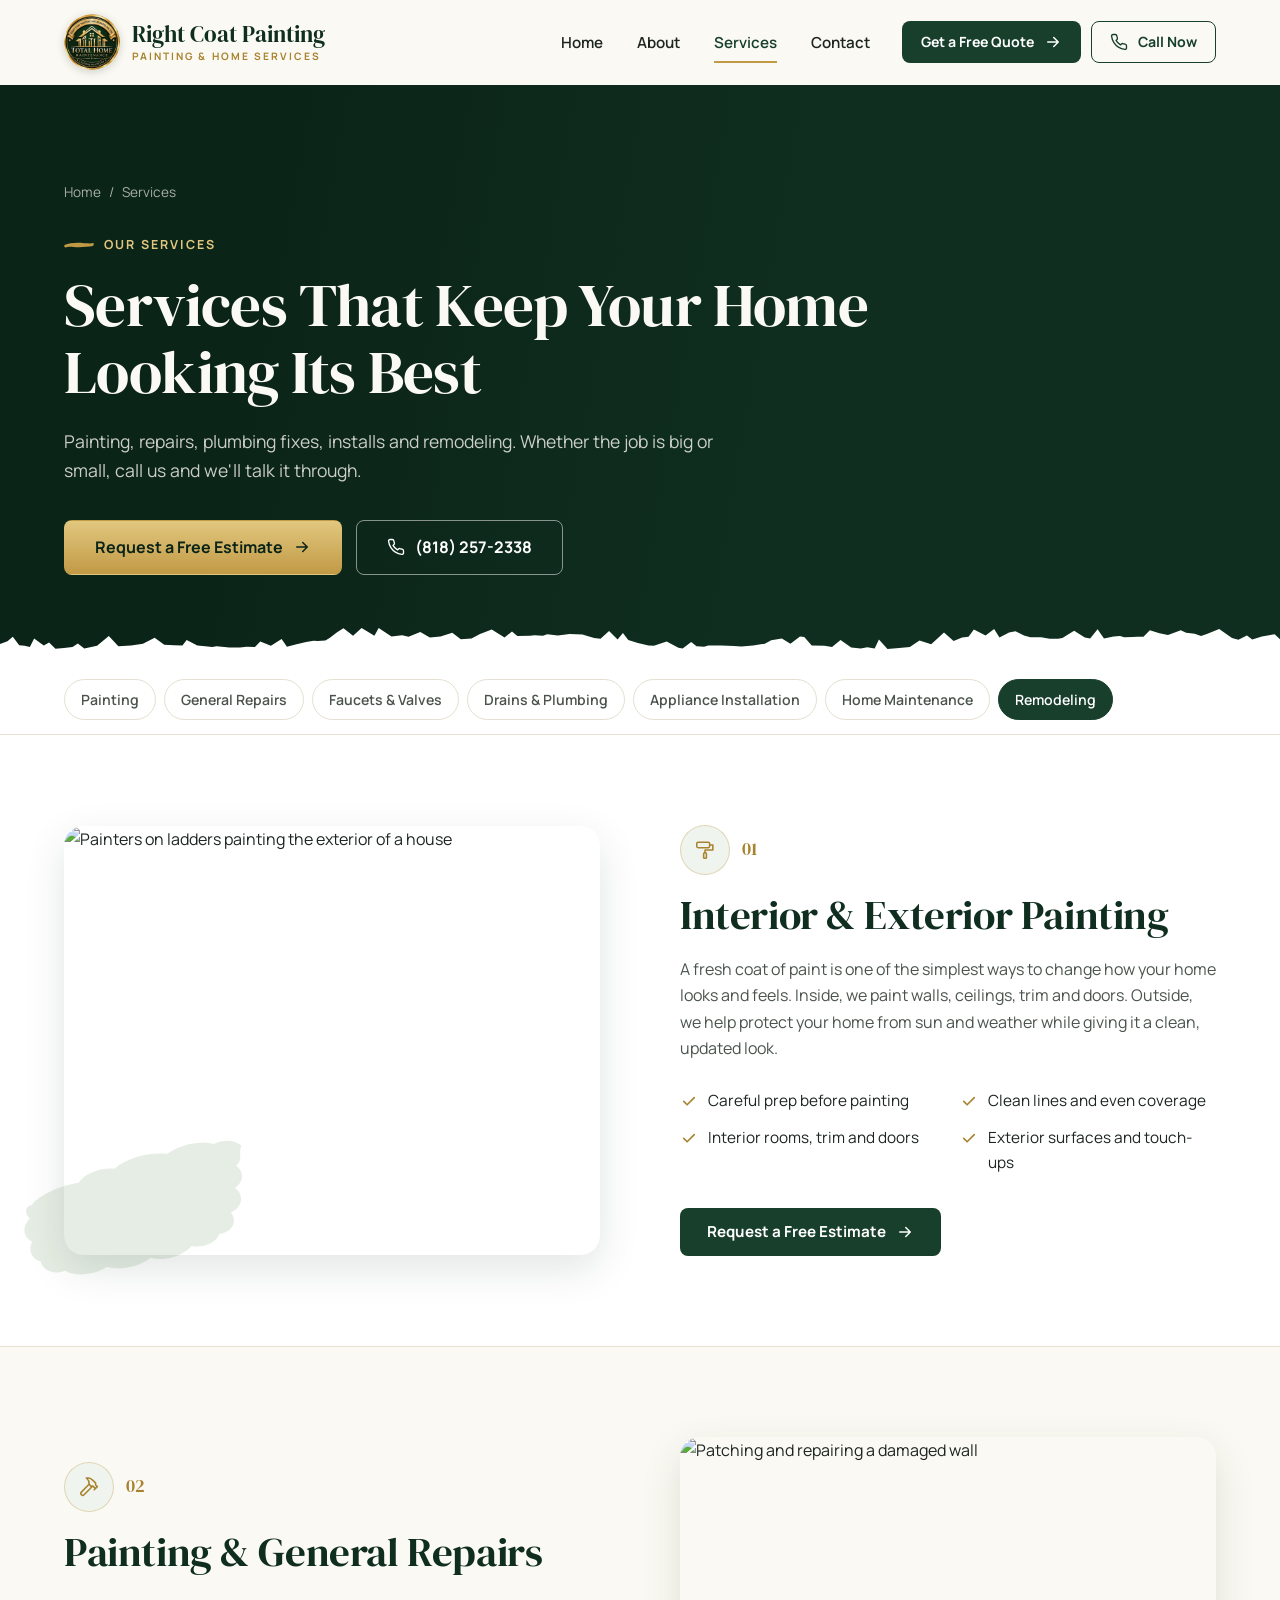
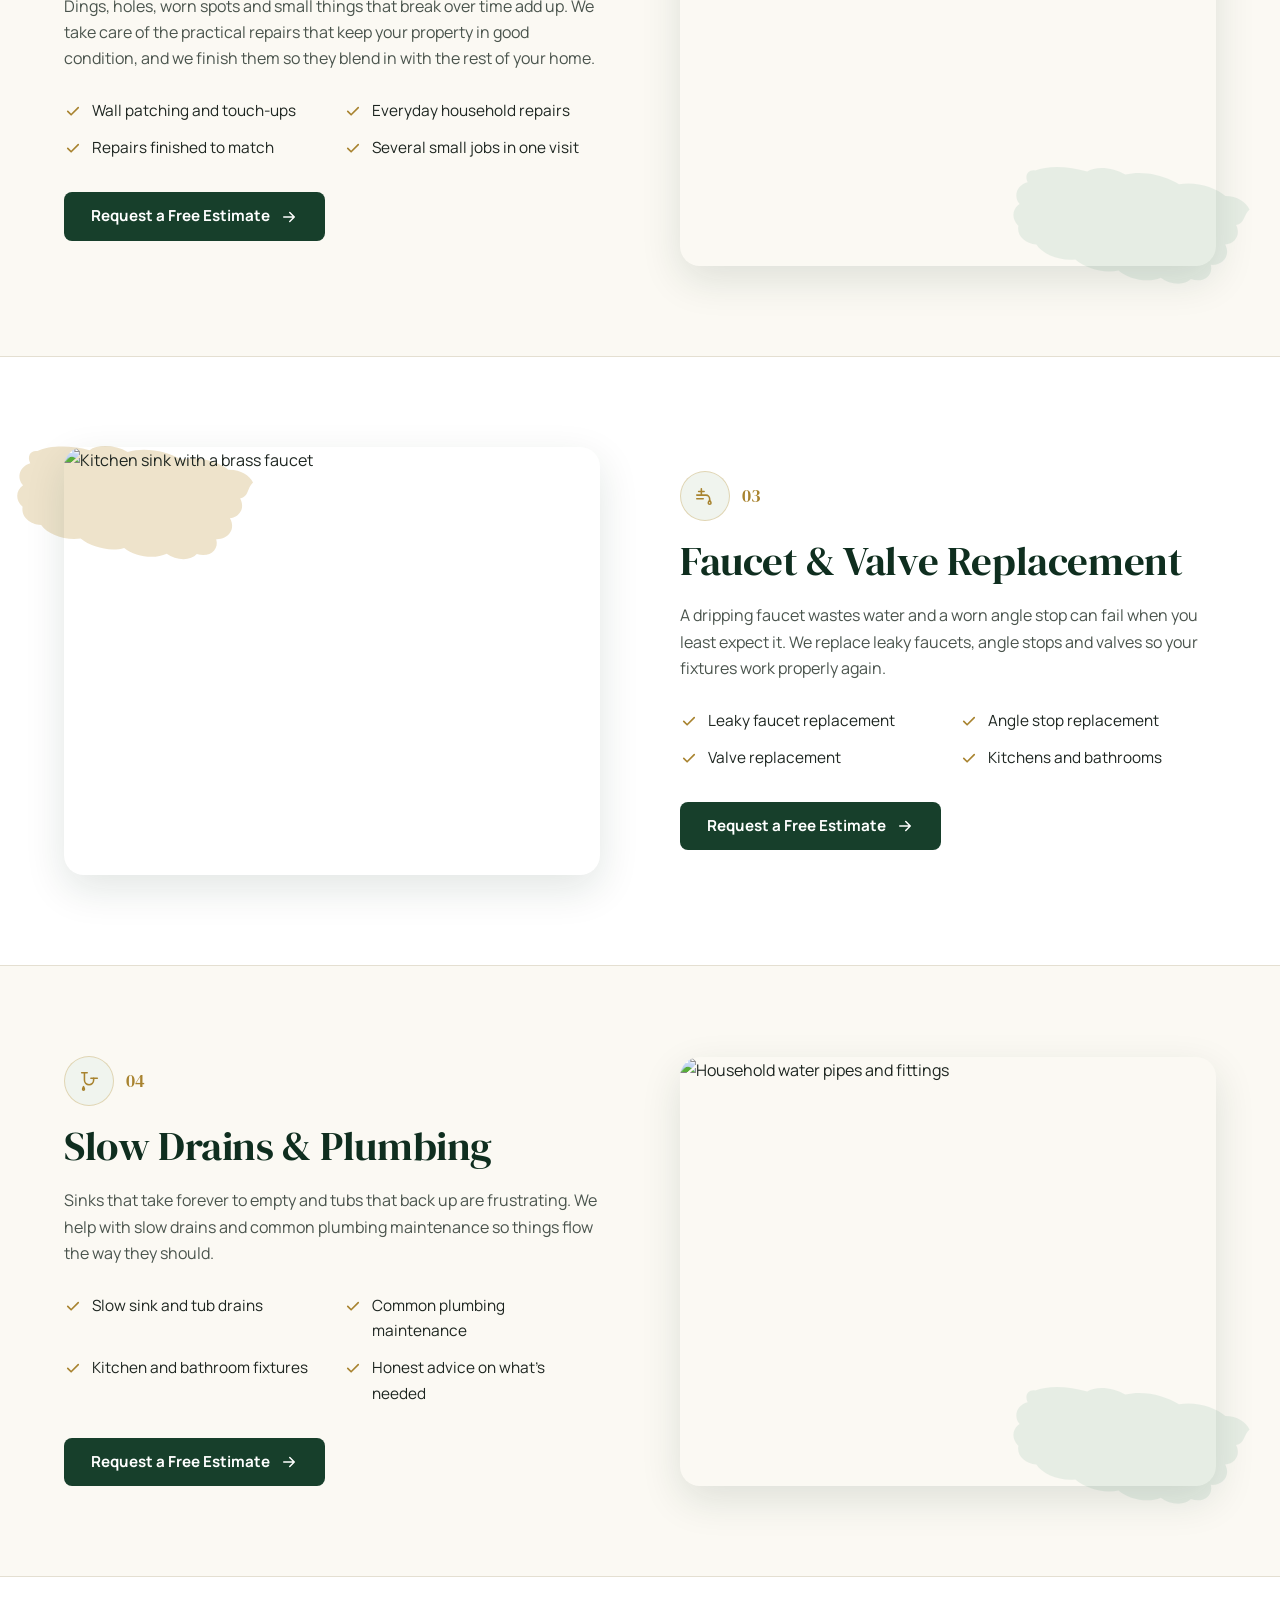
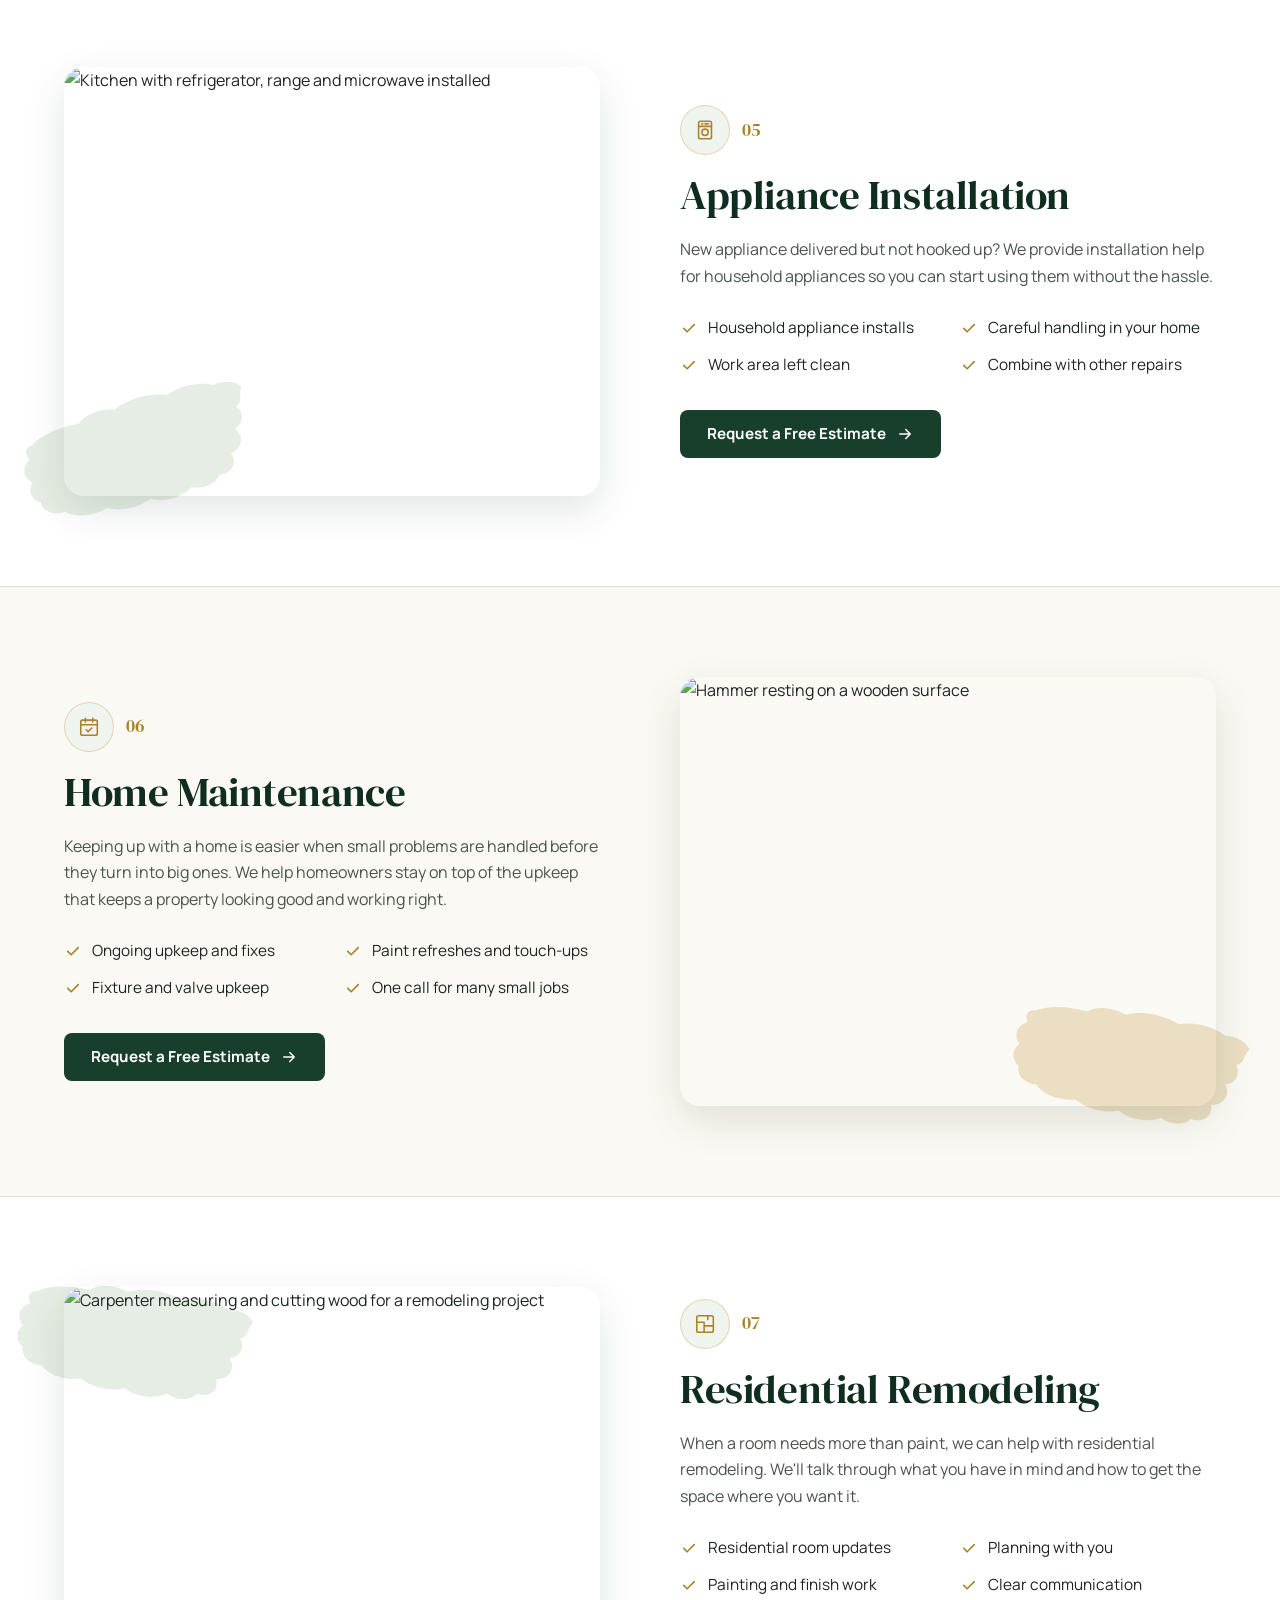
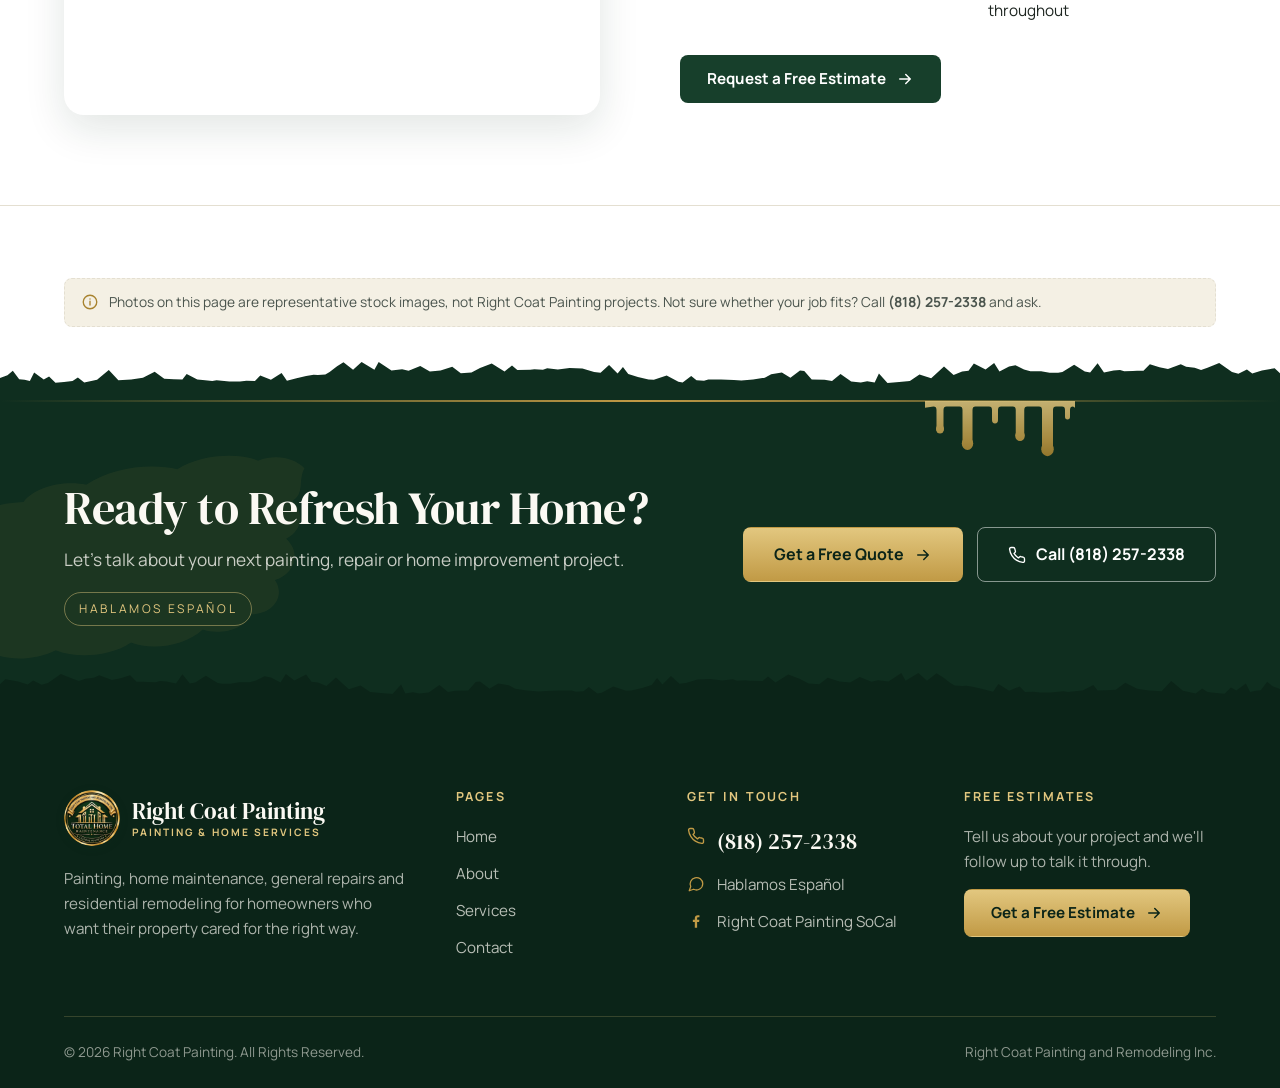
==== services.html @ a4d33bf1 "Right Coat Painting website Home, About, Services and Contact pages with flyer branding, paint graph" ====
<!doctype html>
<html lang="en">
<head>
<meta charset="utf-8">
<meta name="viewport" content="width=device-width, initial-scale=1">
<meta name="theme-color" content="#0f2e1f">
<link rel="icon" href="assets/img/logo.png" type="image/png">
<link rel="preconnect" href="https://fonts.googleapis.com">
<link rel="preconnect" href="https://fonts.gstatic.com" crossorigin>
<link href="https://fonts.googleapis.com/css2?family=DM+Serif+Display&family=Manrope:wght@400;500;600;700&display=swap" rel="stylesheet">
<link rel="stylesheet" href="assets/css/styles.css">
<title>Services | Right Coat Painting</title>
<meta name="description" content="Interior and exterior painting, general repairs, faucet and valve replacement, slow drains, appliance installation, home maintenance and residential remodeling. Call (818) 257-2338.">
</head>
<body data-page="services">
<svg width="0" height="0" style="position:absolute" aria-hidden="true" focusable="false">
  <defs>
    <symbol id="i-arrow" viewBox="0 0 24 24" fill="none" stroke="currentColor" stroke-width="2" stroke-linecap="round" stroke-linejoin="round"><path d="M5 12h14M13 6l6 6-6 6"/></symbol>
    <symbol id="i-phone" viewBox="0 0 24 24" fill="none" stroke="currentColor" stroke-width="1.8" stroke-linecap="round" stroke-linejoin="round"><path d="M22 16.9v3a2 2 0 0 1-2.2 2 19.8 19.8 0 0 1-8.6-3.1 19.5 19.5 0 0 1-6-6A19.8 19.8 0 0 1 2.1 4.2 2 2 0 0 1 4.1 2h3a2 2 0 0 1 2 1.7c.1 1 .4 1.9.7 2.8a2 2 0 0 1-.5 2.1L8 9.9a16 16 0 0 0 6 6l1.3-1.3a2 2 0 0 1 2.1-.4c.9.3 1.8.6 2.8.7a2 2 0 0 1 1.7 2z"/></symbol>
    <symbol id="i-home" viewBox="0 0 24 24" fill="none" stroke="currentColor" stroke-width="1.7" stroke-linecap="round" stroke-linejoin="round"><path d="M3 11.5 12 4l9 7.5"/><path d="M5.5 9.8V20h13V9.8"/><path d="M10 20v-5.5h4V20"/></symbol>
    <symbol id="i-roller" viewBox="0 0 24 24" fill="none" stroke="currentColor" stroke-width="1.7" stroke-linecap="round" stroke-linejoin="round"><rect x="3" y="3.5" width="14" height="6" rx="1.5"/><path d="M17 6.5h3.5v5.5H12v3"/><rect x="10.5" y="15" width="3" height="6" rx="1"/></symbol>
    <symbol id="i-hammer" viewBox="0 0 24 24" fill="none" stroke="currentColor" stroke-width="1.7" stroke-linecap="round" stroke-linejoin="round"><path d="m15 12-8.4 8.4a2 2 0 0 1-2.9-2.9L12 9"/><path d="m17.6 15 3.4-3.4-1.3-1.3a2 2 0 0 1-.6-1.4V7.4L15.3 4a6 6 0 0 0-4.2-1.8H9l.9.8a6.4 6.4 0 0 1 2.1 4.8V9l2 2h1.5a2 2 0 0 1 1.4.6l1.3 1.3"/></symbol>
    <symbol id="i-pipe" viewBox="0 0 24 24" fill="none" stroke="currentColor" stroke-width="1.7" stroke-linecap="round" stroke-linejoin="round"><path d="M4 3h6M7 3v8a5 5 0 0 0 10 0V9"/><path d="M14 9h7"/><path d="M5 21c0-1.3 1-3 1-3s1 1.7 1 3a1 1 0 0 1-2 0z"/></symbol>
    <symbol id="i-faucet" viewBox="0 0 24 24" fill="none" stroke="currentColor" stroke-width="1.7" stroke-linecap="round" stroke-linejoin="round"><path d="M3 11h10a4 4 0 0 1 4 4v1"/><path d="M3 15h7"/><path d="M8 11V7M5 7h6M8 4v3"/><path d="M18.5 19.5c0 .8-.7 1.5-1.5 1.5s-1.5-.7-1.5-1.5c0-1.2 1.5-3 1.5-3s1.5 1.8 1.5 3z"/></symbol>
    <symbol id="i-appliance" viewBox="0 0 24 24" fill="none" stroke="currentColor" stroke-width="1.7" stroke-linecap="round" stroke-linejoin="round"><rect x="5" y="2.5" width="14" height="19" rx="2"/><path d="M5 8h14M8.5 5.3h1M12 5.3h3.5"/><circle cx="12" cy="14.5" r="3.5"/></symbol>
    <symbol id="i-calendar" viewBox="0 0 24 24" fill="none" stroke="currentColor" stroke-width="1.7" stroke-linecap="round" stroke-linejoin="round"><rect x="3" y="4.5" width="18" height="16.5" rx="2"/><path d="M3 9.5h18M8 2.5v4M16 2.5v4"/><path d="m9 15 2 2 4-4"/></symbol>
    <symbol id="i-plans" viewBox="0 0 24 24" fill="none" stroke="currentColor" stroke-width="1.7" stroke-linecap="round" stroke-linejoin="round"><rect x="3" y="3" width="18" height="18" rx="2"/><path d="M3 10h8v11M11 14h10"/><path d="M15 3v4"/></symbol>
    <symbol id="i-shield" viewBox="0 0 24 24" fill="none" stroke="currentColor" stroke-width="1.7" stroke-linecap="round" stroke-linejoin="round"><path d="M12 2.8 20 6v6c0 5-3.4 8.2-8 9.2-4.6-1-8-4.2-8-9.2V6z"/><path d="m8.8 12 2.2 2.2 4.2-4.4"/></symbol>
    <symbol id="i-hand" viewBox="0 0 24 24" fill="none" stroke="currentColor" stroke-width="1.7" stroke-linecap="round" stroke-linejoin="round"><path d="m11 17 2 2a1 1 0 1 0 3-3"/><path d="m14 14 2.5 2.5a1 1 0 1 0 3-3l-3.9-3.9a3 3 0 0 0-4.2 0l-.9.9a1 1 0 1 1-3-3l2.8-2.8a5.8 5.8 0 0 1 7.1-.9l.5.3a4.4 4.4 0 0 0 3 .6L21 4"/><path d="m21 3 1 11h-2"/><path d="M3 3 2 14l6.5 6.5a1 1 0 1 0 3-3"/><path d="M3 4h8"/></symbol>
    <symbol id="i-check" viewBox="0 0 24 24" fill="none" stroke="currentColor" stroke-width="2.2" stroke-linecap="round" stroke-linejoin="round"><path d="m5 12.5 4.5 4.5L19 7.5"/></symbol>
    <symbol id="i-chat" viewBox="0 0 24 24" fill="none" stroke="currentColor" stroke-width="1.7" stroke-linecap="round" stroke-linejoin="round"><path d="M21 11.5a8.4 8.4 0 0 1-12.2 7.5L3 21l2-5.6A8.4 8.4 0 1 1 21 11.5z"/></symbol>
    <symbol id="i-user" viewBox="0 0 24 24" fill="none" stroke="currentColor" stroke-width="1.7" stroke-linecap="round" stroke-linejoin="round"><circle cx="12" cy="8" r="4"/><path d="M4 21a8 8 0 0 1 16 0"/></symbol>
    <symbol id="i-info" viewBox="0 0 24 24" fill="none" stroke="currentColor" stroke-width="1.8" stroke-linecap="round"><circle cx="12" cy="12" r="9"/><path d="M12 11v5M12 8h.01"/></symbol>
    <symbol id="i-expand" viewBox="0 0 24 24" fill="none" stroke="currentColor" stroke-width="1.8" stroke-linecap="round" stroke-linejoin="round"><path d="M15 3h6v6M9 21H3v-6M21 3l-7 7M3 21l7-7"/></symbol>
    <symbol id="i-sparkle" viewBox="0 0 24 24" fill="none" stroke="currentColor" stroke-width="1.7" stroke-linecap="round" stroke-linejoin="round"><path d="M12 3v4M12 17v4M3 12h4M17 12h4M6 6l2.5 2.5M15.5 15.5 18 18M6 18l2.5-2.5M15.5 8.5 18 6"/></symbol>
    <symbol id="i-fb" viewBox="0 0 24 24" fill="currentColor"><path d="M13.5 21v-7.6h2.6l.4-3h-3V8.5c0-.9.3-1.5 1.5-1.5h1.6V4.3c-.3 0-1.2-.1-2.3-.1-2.3 0-3.9 1.4-3.9 4v2.2H7.8v3h2.6V21z"/></symbol>
  </defs>
</svg>
<a class="skip-link" href="#main">Skip to content</a>
<header class="site-header">
  <div class="container header-inner">
    <a class="brand" href="index.html" aria-label="Right Coat Painting home">
      <img src="assets/img/logo.png" alt="Right Coat Painting and Remodeling Inc. logo" width="56" height="56">
      <span class="brand-text">
        <span class="brand-name">Right Coat Painting</span>
        <span class="brand-sub">Painting &amp; Home Services</span>
      </span>
    </a>
    <nav class="main-nav" aria-label="Main">
      <ul>
        <li><a href="index.html" data-nav="home">Home</a></li>
        <li><a href="about.html" data-nav="about">About</a></li>
        <li><a href="services.html" data-nav="services" aria-current="page">Services</a></li>
        <li><a href="contact.html" data-nav="contact">Contact</a></li>
      </ul>
    </nav>
    <div class="header-cta">
      <a class="btn btn-primary" href="contact.html#quote">Get a Free Quote <svg class="arrow"><use href="#i-arrow"/></svg></a>
      <a class="btn btn-outline" href="tel:+18182572338"><svg><use href="#i-phone"/></svg> Call Now</a>
    </div>
    <a class="mobile-call" href="tel:+18182572338" aria-label="Call (818) 257-2338"><svg><use href="#i-phone"/></svg></a>
    <button class="nav-toggle" type="button" aria-label="Open menu" aria-expanded="false" aria-controls="nav-panel"><span></span></button>
  </div>
</header>
<div class="nav-panel" id="nav-panel">
  <ul>
    <li><a href="index.html" data-nav="home">Home <svg width="20" height="20"><use href="#i-arrow"/></svg></a></li>
    <li><a href="about.html" data-nav="about">About <svg width="20" height="20"><use href="#i-arrow"/></svg></a></li>
    <li><a href="services.html" data-nav="services" aria-current="page">Services <svg width="20" height="20"><use href="#i-arrow"/></svg></a></li>
    <li><a href="contact.html" data-nav="contact">Contact <svg width="20" height="20"><use href="#i-arrow"/></svg></a></li>
  </ul>
  <a class="btn btn-primary btn-lg" href="contact.html#quote">Get a Free Quote <svg class="arrow"><use href="#i-arrow"/></svg></a>
  <a class="btn btn-outline btn-lg" href="tel:+18182572338"><svg><use href="#i-phone"/></svg> Call (818) 257-2338</a>
  <p class="es">Hablamos Español</p>
</div>

<main id="main">

  <section class="page-hero" style="--hero-img:url('https://images.unsplash.com/photo-1562259949-e8e7689d7828?auto=format&fit=crop&w=1600&q=70')">
    <span class="paint-edge in-bottom edge-white" aria-hidden="true"></span>
    <div class="container">
      <nav class="breadcrumb" aria-label="Breadcrumb"><a href="index.html">Home</a><span>/</span><span>Services</span></nav>
      <span class="eyebrow">Our Services</span>
      <h1>Services That Keep Your Home Looking Its Best</h1>
      <p>Painting, repairs, plumbing fixes, installs and remodeling. Whether the job is big or small, call us and we'll talk it through.</p>
      <div class="btn-row">
        <a class="btn btn-gold btn-lg" href="contact.html#quote">Request a Free Estimate <svg class="arrow"><use href="#i-arrow"/></svg></a>
        <a class="btn btn-ghost-light btn-lg" href="tel:+18182572338"><svg><use href="#i-phone"/></svg> (818) 257-2338</a>
      </div>
    </div>
  </section>

  <nav class="service-nav" aria-label="Services">
    <div class="container">
      <ul>
        <li><a href="#painting">Painting</a></li>
        <li><a href="#repairs">General Repairs</a></li>
        <li><a href="#faucets">Faucets &amp; Valves</a></li>
        <li><a href="#plumbing">Drains &amp; Plumbing</a></li>
        <li><a href="#appliances">Appliance Installation</a></li>
        <li><a href="#maintenance">Home Maintenance</a></li>
        <li><a href="#remodeling">Remodeling</a></li>
      </ul>
    </div>
  </nav>

  <section class="service-detail" id="painting">
    <div class="container split">
      <div class="photo-frame reveal">
        <span class="brush bl" aria-hidden="true"></span>
        <img src="https://images.unsplash.com/photo-1574359411659-15573a27fd0c?auto=format&fit=crop&w=1100&q=80" alt="Painters on ladders painting the exterior of a house" loading="lazy">
      </div>
      <div class="reveal">
        <div class="tag"><span class="icon-circle"><svg><use href="#i-roller"/></svg></span><span>01</span></div>
        <h2>Interior &amp; Exterior Painting</h2>
        <p>A fresh coat of paint is one of the simplest ways to change how your home looks and feels. Inside, we paint walls, ceilings, trim and doors. Outside, we help protect your home from sun and weather while giving it a clean, updated look.</p>
        <ul class="benefits">
          <li><svg><use href="#i-check"/></svg>Careful prep before painting</li>
          <li><svg><use href="#i-check"/></svg>Clean lines and even coverage</li>
          <li><svg><use href="#i-check"/></svg>Interior rooms, trim and doors</li>
          <li><svg><use href="#i-check"/></svg>Exterior surfaces and touch-ups</li>
        </ul>
        <a class="btn btn-primary" href="contact.html?service=painting#quote">Request a Free Estimate <svg class="arrow"><use href="#i-arrow"/></svg></a>
      </div>
    </div>
  </section>

  <section class="service-detail" id="repairs">
    <div class="container split reverse">
      <div class="photo-frame reveal">
        <span class="brush br" aria-hidden="true"></span>
        <img src="https://images.unsplash.com/photo-1523413363574-c30aa1c2a516?auto=format&fit=crop&w=1100&q=80" alt="Patching and repairing a damaged wall" loading="lazy">
      </div>
      <div class="reveal">
        <div class="tag"><span class="icon-circle"><svg><use href="#i-hammer"/></svg></span><span>02</span></div>
        <h2>Painting &amp; General Repairs</h2>
        <p>Dings, holes, worn spots and small things that break over time add up. We take care of the practical repairs that keep your property in good condition, and we finish them so they blend in with the rest of your home.</p>
        <ul class="benefits">
          <li><svg><use href="#i-check"/></svg>Wall patching and touch-ups</li>
          <li><svg><use href="#i-check"/></svg>Everyday household repairs</li>
          <li><svg><use href="#i-check"/></svg>Repairs finished to match</li>
          <li><svg><use href="#i-check"/></svg>Several small jobs in one visit</li>
        </ul>
        <a class="btn btn-primary" href="contact.html?service=repairs#quote">Request a Free Estimate <svg class="arrow"><use href="#i-arrow"/></svg></a>
      </div>
    </div>
  </section>

  <section class="service-detail" id="faucets">
    <div class="container split">
      <div class="photo-frame reveal">
        <span class="brush tl gold" aria-hidden="true"></span>
        <img src="https://images.unsplash.com/photo-1565538810643-b5bdb714032a?auto=format&fit=crop&w=1100&q=80" alt="Kitchen sink with a brass faucet" loading="lazy">
      </div>
      <div class="reveal">
        <div class="tag"><span class="icon-circle"><svg><use href="#i-faucet"/></svg></span><span>03</span></div>
        <h2>Faucet &amp; Valve Replacement</h2>
        <p>A dripping faucet wastes water and a worn angle stop can fail when you least expect it. We replace leaky faucets, angle stops and valves so your fixtures work properly again.</p>
        <ul class="benefits">
          <li><svg><use href="#i-check"/></svg>Leaky faucet replacement</li>
          <li><svg><use href="#i-check"/></svg>Angle stop replacement</li>
          <li><svg><use href="#i-check"/></svg>Valve replacement</li>
          <li><svg><use href="#i-check"/></svg>Kitchens and bathrooms</li>
        </ul>
        <a class="btn btn-primary" href="contact.html?service=faucets#quote">Request a Free Estimate <svg class="arrow"><use href="#i-arrow"/></svg></a>
      </div>
    </div>
  </section>

  <section class="service-detail" id="plumbing">
    <div class="container split reverse">
      <div class="photo-frame reveal">
        <span class="brush br" aria-hidden="true"></span>
        <img src="https://images.unsplash.com/photo-1607472586893-edb57bdc0e39?auto=format&fit=crop&w=1100&q=80" alt="Household water pipes and fittings" loading="lazy">
      </div>
      <div class="reveal">
        <div class="tag"><span class="icon-circle"><svg><use href="#i-pipe"/></svg></span><span>04</span></div>
        <h2>Slow Drains &amp; Plumbing</h2>
        <p>Sinks that take forever to empty and tubs that back up are frustrating. We help with slow drains and common plumbing maintenance so things flow the way they should.</p>
        <ul class="benefits">
          <li><svg><use href="#i-check"/></svg>Slow sink and tub drains</li>
          <li><svg><use href="#i-check"/></svg>Common plumbing maintenance</li>
          <li><svg><use href="#i-check"/></svg>Kitchen and bathroom fixtures</li>
          <li><svg><use href="#i-check"/></svg>Honest advice on what's needed</li>
        </ul>
        <a class="btn btn-primary" href="contact.html?service=plumbing#quote">Request a Free Estimate <svg class="arrow"><use href="#i-arrow"/></svg></a>
      </div>
    </div>
  </section>

  <section class="service-detail" id="appliances">
    <div class="container split">
      <div class="photo-frame reveal">
        <span class="brush bl" aria-hidden="true"></span>
        <img src="https://images.unsplash.com/photo-1484154218962-a197022b5858?auto=format&fit=crop&w=1100&q=80" alt="Kitchen with refrigerator, range and microwave installed" loading="lazy">
      </div>
      <div class="reveal">
        <div class="tag"><span class="icon-circle"><svg><use href="#i-appliance"/></svg></span><span>05</span></div>
        <h2>Appliance Installation</h2>
        <p>New appliance delivered but not hooked up? We provide installation help for household appliances so you can start using them without the hassle.</p>
        <ul class="benefits">
          <li><svg><use href="#i-check"/></svg>Household appliance installs</li>
          <li><svg><use href="#i-check"/></svg>Careful handling in your home</li>
          <li><svg><use href="#i-check"/></svg>Work area left clean</li>
          <li><svg><use href="#i-check"/></svg>Combine with other repairs</li>
        </ul>
        <a class="btn btn-primary" href="contact.html?service=appliances#quote">Request a Free Estimate <svg class="arrow"><use href="#i-arrow"/></svg></a>
      </div>
    </div>
  </section>

  <section class="service-detail" id="maintenance">
    <div class="container split reverse">
      <div class="photo-frame reveal">
        <span class="brush br gold" aria-hidden="true"></span>
        <img src="https://images.unsplash.com/photo-1586864387967-d02ef85d93e8?auto=format&fit=crop&w=1100&q=80" alt="Hammer resting on a wooden surface" loading="lazy">
      </div>
      <div class="reveal">
        <div class="tag"><span class="icon-circle"><svg><use href="#i-calendar"/></svg></span><span>06</span></div>
        <h2>Home Maintenance</h2>
        <p>Keeping up with a home is easier when small problems are handled before they turn into big ones. We help homeowners stay on top of the upkeep that keeps a property looking good and working right.</p>
        <ul class="benefits">
          <li><svg><use href="#i-check"/></svg>Ongoing upkeep and fixes</li>
          <li><svg><use href="#i-check"/></svg>Paint refreshes and touch-ups</li>
          <li><svg><use href="#i-check"/></svg>Fixture and valve upkeep</li>
          <li><svg><use href="#i-check"/></svg>One call for many small jobs</li>
        </ul>
        <a class="btn btn-primary" href="contact.html?service=maintenance#quote">Request a Free Estimate <svg class="arrow"><use href="#i-arrow"/></svg></a>
      </div>
    </div>
  </section>

  <section class="service-detail" id="remodeling">
    <div class="container split">
      <div class="photo-frame reveal">
        <span class="brush tl" aria-hidden="true"></span>
        <img src="https://images.unsplash.com/photo-1589939705384-5185137a7f0f?auto=format&fit=crop&w=1100&q=80" alt="Carpenter measuring and cutting wood for a remodeling project" loading="lazy">
      </div>
      <div class="reveal">
        <div class="tag"><span class="icon-circle"><svg><use href="#i-plans"/></svg></span><span>07</span></div>
        <h2>Residential Remodeling</h2>
        <p>When a room needs more than paint, we can help with residential remodeling. We'll talk through what you have in mind and how to get the space where you want it.</p>
        <ul class="benefits">
          <li><svg><use href="#i-check"/></svg>Residential room updates</li>
          <li><svg><use href="#i-check"/></svg>Planning with you</li>
          <li><svg><use href="#i-check"/></svg>Painting and finish work</li>
          <li><svg><use href="#i-check"/></svg>Clear communication throughout</li>
        </ul>
        <a class="btn btn-primary" href="contact.html?service=remodeling#quote">Request a Free Estimate <svg class="arrow"><use href="#i-arrow"/></svg></a>
      </div>
    </div>
  </section>

  <section class="section-sm bg-white">
    <div class="container">
      <p class="note" style="margin:0"><svg><use href="#i-info"/></svg><span>Photos on this page are representative stock images, not Right Coat Painting projects. Not sure whether your job fits? Call <a href="tel:+18182572338"><strong>(818) 257-2338</strong></a> and ask.</span></p>
    </div>
  </section>

</main>

<section class="cta-banner on-dark" aria-labelledby="cta-title">
  <span class="paint-edge up" aria-hidden="true"></span>
  <span class="paint-drips" aria-hidden="true" style="right:16%"></span>
  <div class="container cta-inner">
    <div>
      <h2 id="cta-title">Ready to Refresh Your Home?</h2>
      <p>Let's talk about your next painting, repair or home improvement project.</p>
      <span class="es-tag">Hablamos Español</span>
    </div>
    <div class="btn-row">
      <a class="btn btn-gold btn-lg" href="contact.html#quote">Get a Free Quote <svg class="arrow"><use href="#i-arrow"/></svg></a>
      <a class="btn btn-ghost-light btn-lg" href="tel:+18182572338"><svg><use href="#i-phone"/></svg> Call (818) 257-2338</a>
    </div>
  </div>
</section>

<footer class="site-footer">
  <span class="paint-edge up edge-deep flip" aria-hidden="true"></span>
  <div class="container">
    <div class="footer-grid">
      <div>
        <a class="brand" href="index.html">
          <img src="assets/img/logo.png" alt="Right Coat Painting logo" width="56" height="56">
          <span class="brand-text">
            <span class="brand-name">Right Coat Painting</span>
            <span class="brand-sub">Painting &amp; Home Services</span>
          </span>
        </a>
        <p>Painting, home maintenance, general repairs and residential remodeling for homeowners who want their property cared for the right way.</p>
      </div>
      <div>
        <h4>Pages</h4>
        <ul>
          <li><a href="index.html">Home</a></li>
          <li><a href="about.html">About</a></li>
          <li><a href="services.html">Services</a></li>
          <li><a href="contact.html">Contact</a></li>
        </ul>
      </div>
      <div>
        <h4>Get in Touch</h4>
        <ul class="footer-contact">
          <li><svg><use href="#i-phone"/></svg><a class="big" href="tel:+18182572338">(818) 257-2338</a></li>
          <li><svg><use href="#i-chat"/></svg><span>Hablamos Español</span></li>
          <li><svg><use href="#i-fb"/></svg><a href="https://www.facebook.com/RightCoatPaintingSoCal/" target="_blank" rel="noopener">Right Coat Painting SoCal</a></li>
        </ul>
      </div>
      <div>
        <h4>Free Estimates</h4>
        <p style="margin-top:0">Tell us about your project and we'll follow up to talk it through.</p>
        <a class="btn btn-gold" href="contact.html#quote">Get a Free Estimate <svg class="arrow"><use href="#i-arrow"/></svg></a>
      </div>
    </div>
    <div class="footer-bottom">
      <span>© 2026 Right Coat Painting. All Rights Reserved.</span>
      <span>Right Coat Painting and Remodeling Inc.</span>
    </div>
  </div>
</footer>

<div class="call-bar">
  <a class="btn btn-primary" href="tel:+18182572338"><svg><use href="#i-phone"/></svg> Call Now</a>
  <a class="btn btn-outline" href="contact.html#quote">Free Quote</a>
</div>
<script src="assets/js/main.js"></script>
</body>
</html>
---- assets/css/styles.css ----
/* ==========================================================
   Right Coat Painting — site styles
   Palette taken from the flyer: forest green, warm gold, cream
   ========================================================== */

:root {
  --green-950: #0b2418;
  --green-900: #0f2e1f;
  --green-800: #173f2b;
  --green-700: #1f5237;
  --green-100: #e6ede4;
  --green-50: #f0f4ee;
  --gold: #c19a45;
  --gold-600: #a8832f;
  --gold-light: #e2c77f;
  --cream: #fbf9f3;
  --cream-2: #f4f0e4;
  --white: #ffffff;
  --ink: #1d2520;
  --ink-soft: #4a544d;
  --line: #e4dfd1;

  --font-serif: "DM Serif Display", Georgia, "Times New Roman", serif;
  --font-sans: "Manrope", "Segoe UI", system-ui, -apple-system, sans-serif;

  --radius-sm: 8px;
  --radius: 14px;
  --radius-lg: 20px;
  --shadow-sm: 0 2px 10px rgba(15, 46, 31, 0.06);
  --shadow: 0 14px 40px rgba(15, 46, 31, 0.12);
  --container: 1200px;
  --header-h: 84px;
}

*,
*::before,
*::after { box-sizing: border-box; }

html { scroll-behavior: smooth; scroll-padding-top: calc(var(--header-h) + 16px); }

body {
  margin: 0;
  font-family: var(--font-sans);
  font-size: 16px;
  line-height: 1.65;
  color: var(--ink);
  background: var(--cream);
  -webkit-font-smoothing: antialiased;
  overflow-x: hidden;
}

img { max-width: 100%; height: auto; display: block; }
a { color: inherit; text-decoration: none; }
button, input, select, textarea { font: inherit; color: inherit; }

.container { width: 100%; max-width: var(--container); margin: 0 auto; padding: 0 24px; }

.skip-link {
  position: absolute; left: -999px; top: 8px; z-index: 200;
  background: var(--green-900); color: var(--white); padding: 10px 16px; border-radius: 6px;
}
.skip-link:focus { left: 8px; }

:focus-visible { outline: 2px solid var(--gold); outline-offset: 3px; border-radius: 4px; }

/* ---------- Typography ---------- */
h1, h2, h3, h4 { font-family: var(--font-serif); font-weight: 400; color: var(--green-900); margin: 0; line-height: 1.1; letter-spacing: -0.01em; }
h1 { font-size: clamp(2.6rem, 5.4vw, 4.4rem); }
h2 { font-size: clamp(2rem, 3.6vw, 3rem); }
h3 { font-size: 1.4rem; line-height: 1.25; }
p { margin: 0 0 1em; color: var(--ink-soft); }
.lead { font-size: 1.125rem; max-width: 36em; }

.eyebrow {
  display: inline-flex; align-items: center; gap: 10px;
  font-family: var(--font-sans); font-size: 0.78rem; font-weight: 700;
  letter-spacing: 0.16em; text-transform: uppercase; color: var(--green-700);
  margin-bottom: 16px;
}
.eyebrow::before { content: ""; width: 26px; height: 2px; background: var(--gold); }
.eyebrow.center { justify-content: center; }
.on-dark .eyebrow { color: var(--gold-light); }

.gold-rule { width: 64px; height: 2px; background: linear-gradient(90deg, var(--gold), var(--gold-light)); border: 0; margin: 20px 0 24px; }
.center .gold-rule, .gold-rule.center { margin-left: auto; margin-right: auto; }

/* ---------- Buttons ---------- */
.btn {
  display: inline-flex; align-items: center; justify-content: center; gap: 10px;
  padding: 14px 26px; border-radius: 8px; border: 1.5px solid transparent;
  font-weight: 700; font-size: 0.95rem; line-height: 1.2; cursor: pointer;
  transition: background .2s, color .2s, border-color .2s, transform .2s, box-shadow .2s;
  white-space: nowrap;
}
.btn svg { width: 18px; height: 18px; flex: none; }
.btn .arrow { transition: transform .2s; }
.btn:hover .arrow { transform: translateX(3px); }
.btn-primary { background: var(--green-800); color: var(--white); }
.btn-primary:hover { background: var(--green-900); box-shadow: var(--shadow-sm); }
.btn-outline { border-color: var(--green-800); color: var(--green-800); background: transparent; }
.btn-outline:hover { background: var(--green-800); color: var(--white); }
.btn-gold { background: linear-gradient(180deg, var(--gold-light), var(--gold)); color: var(--green-950); }
.btn-gold:hover { background: var(--gold-light); transform: translateY(-1px); }
.btn-ghost-light { border-color: rgba(255,255,255,.5); color: var(--white); }
.btn-ghost-light:hover { background: var(--white); color: var(--green-900); }
.btn-lg { padding: 17px 30px; font-size: 1rem; }
.btn-row { display: flex; flex-wrap: wrap; gap: 14px; }

.text-link { display: inline-flex; align-items: center; gap: 8px; font-weight: 700; color: var(--green-800); border-bottom: 1.5px solid var(--gold); padding-bottom: 2px; }
.text-link:hover { color: var(--gold-600); }

/* ---------- Header ---------- */
.site-header {
  position: sticky; top: 0; z-index: 100;
  background: rgba(251, 249, 243, 0.94);
  backdrop-filter: saturate(1.4) blur(10px);
  -webkit-backdrop-filter: saturate(1.4) blur(10px);
  border-bottom: 1px solid transparent;
  transition: border-color .2s, box-shadow .2s;
}
.site-header.scrolled { border-bottom-color: var(--line); box-shadow: 0 4px 20px rgba(15,46,31,.06); }
.header-inner { display: flex; align-items: center; gap: 32px; height: var(--header-h); }

.brand { display: flex; align-items: center; gap: 12px; flex: none; }
.brand img { width: 56px; height: 56px; border-radius: 50%; box-shadow: 0 2px 8px rgba(15,46,31,.2); }
.brand-text { display: flex; flex-direction: column; line-height: 1.05; }
.brand-name { font-family: var(--font-serif); font-size: 1.45rem; color: var(--green-900); }
.brand-sub { font-size: 0.64rem; font-weight: 700; letter-spacing: 0.2em; text-transform: uppercase; color: var(--gold-600); margin-top: 4px; }

.main-nav { margin-left: auto; }
.main-nav ul { list-style: none; display: flex; gap: 34px; margin: 0; padding: 0; }
.main-nav a { position: relative; font-weight: 600; font-size: 0.95rem; color: var(--ink); padding: 6px 0; }
.main-nav a::after { content: ""; position: absolute; left: 0; right: 0; bottom: -4px; height: 2px; background: var(--gold); transform: scaleX(0); transition: transform .2s; }
.main-nav a:hover::after, .main-nav a[aria-current="page"]::after { transform: scaleX(1); }
.main-nav a[aria-current="page"] { color: var(--green-800); }

.header-cta { display: flex; gap: 10px; }
.header-cta .btn { padding: 11px 18px; font-size: 0.88rem; }

.nav-toggle { display: none; margin-left: auto; width: 46px; height: 46px; border-radius: 10px; border: 1px solid var(--line); background: var(--white); cursor: pointer; align-items: center; justify-content: center; }
.nav-toggle span, .nav-toggle span::before, .nav-toggle span::after { display: block; width: 20px; height: 2px; background: var(--green-900); position: relative; transition: transform .25s, background .25s; }
.nav-toggle span::before, .nav-toggle span::after { content: ""; position: absolute; left: 0; }
.nav-toggle span::before { top: -6px; }
.nav-toggle span::after { top: 6px; }
.nav-open .nav-toggle span { background: transparent; }
.nav-open .nav-toggle span::before { transform: translateY(6px) rotate(45deg); }
.nav-open .nav-toggle span::after { transform: translateY(-6px) rotate(-45deg); }
.mobile-call { display: none; }

/* ---------- Sections ---------- */
.section { padding: 110px 0; position: relative; }
.section-sm { padding: 72px 0; }
.bg-white { background: var(--white); }
.bg-cream-2 { background: var(--cream-2); }
.bg-green { background: var(--green-900); color: var(--cream); }
.bg-green h1, .bg-green h2, .bg-green h3 { color: var(--cream); }
.bg-green p { color: rgba(251, 249, 243, 0.78); }
.section-head { max-width: 680px; margin-bottom: 56px; }
.section-head.center { margin-left: auto; margin-right: auto; text-align: center; }

.split { display: grid; grid-template-columns: 1fr 1fr; gap: 72px; align-items: center; }
.split.reverse > :first-child { order: 2; }

/* Image treatment with brush stroke accent (from the reference mockup) */
.photo-frame { position: relative; isolation: isolate; }
.photo-frame img { width: 100%; border-radius: var(--radius-lg); object-fit: cover; box-shadow: var(--shadow); }
.photo-frame .brush {
  position: absolute; z-index: -1; width: 46%; aspect-ratio: 3 / 2;
  background: currentColor; color: var(--green-100);
  -webkit-mask: url("data:image/svg+xml,%3Csvg xmlns='http://www.w3.org/2000/svg' viewBox='0 0 300 200' preserveAspectRatio='none'%3E%3Cpath d='M18 64c14-10 40-14 62-12 8-9 30-12 46-6 20-10 48-9 66-2 18-8 44-6 58 2 14-3 26 2 32 10-6 8-2 18-12 22 8 10 4 22-8 26 10 12 2 26-12 28 6 12-4 24-20 22-6 10-24 12-36 6-14 10-38 10-52 2-16 8-40 6-54-2-18 6-40 2-50-8-14 2-26-6-26-18-10-6-12-18-4-26-10-8-8-22 4-28-6-8-2-16 6-16z'/%3E%3C/svg%3E") center / 100% 100% no-repeat;
          mask: url("data:image/svg+xml,%3Csvg xmlns='http://www.w3.org/2000/svg' viewBox='0 0 300 200' preserveAspectRatio='none'%3E%3Cpath d='M18 64c14-10 40-14 62-12 8-9 30-12 46-6 20-10 48-9 66-2 18-8 44-6 58 2 14-3 26 2 32 10-6 8-2 18-12 22 8 10 4 22-8 26 10 12 2 26-12 28 6 12-4 24-20 22-6 10-24 12-36 6-14 10-38 10-52 2-16 8-40 6-54-2-18 6-40 2-50-8-14 2-26-6-26-18-10-6-12-18-4-26-10-8-8-22 4-28-6-8-2-16 6-16z'/%3E%3C/svg%3E") center / 100% 100% no-repeat;
}
.photo-frame .brush.bl { left: -8%; bottom: -8%; transform: rotate(-14deg); }
.photo-frame .brush.tl { left: -9%; top: -7%; transform: rotate(10deg); }
.photo-frame .brush.br { right: -8%; bottom: -9%; transform: rotate(12deg); }
.photo-frame .brush.gold { color: rgba(193, 154, 69, 0.28); }
.photo-credit { position: absolute; right: 12px; bottom: 12px; font-size: 0.68rem; background: rgba(11,36,24,.66); color: #fff; padding: 3px 9px; border-radius: 99px; letter-spacing: .02em; }

/* ---------- Hero ---------- */
.hero { padding: 72px 0 110px; background: linear-gradient(180deg, var(--cream) 0%, var(--cream-2) 100%); overflow: hidden; }
.hero .split { grid-template-columns: 1.02fr 1fr; gap: 64px; }
.hero h1 { margin-bottom: 26px; }
.hero h1 em { font-style: normal; color: var(--green-700); position: relative; }
.hero .lead { margin-bottom: 36px; }
.hero-photo img { aspect-ratio: 1 / 0.9; }
.hero-badge {
  position: absolute; left: -34px; bottom: 40px;
  display: flex; align-items: center; gap: 14px;
  background: var(--white); border-radius: var(--radius); padding: 14px 20px 14px 14px;
  box-shadow: var(--shadow);
}
.hero-badge .icon-circle { width: 46px; height: 46px; }
.hero-badge strong { display: block; font-size: 0.95rem; color: var(--green-900); }
.hero-badge span { font-size: 0.82rem; color: var(--ink-soft); }
.hero-points { display: flex; flex-wrap: wrap; gap: 10px 26px; margin-top: 36px; padding: 0; list-style: none; }
.hero-points li { display: flex; align-items: center; gap: 8px; font-weight: 600; font-size: 0.92rem; color: var(--green-900); }
.hero-points svg { width: 18px; height: 18px; color: var(--gold-600); }

/* Page hero (inner pages) */
.page-hero { position: relative; padding: 96px 0 90px; background: var(--green-900); color: var(--cream); overflow: hidden; }
.page-hero::before { content: ""; position: absolute; inset: 0; background: var(--hero-img) center / cover no-repeat; opacity: .18; }
.page-hero::after { content: ""; position: absolute; inset: 0; background: linear-gradient(100deg, var(--green-950) 20%, rgba(15,46,31,.75) 60%, rgba(15,46,31,.55)); }
.page-hero .container { position: relative; z-index: 1; }
.page-hero h1 { color: var(--cream); max-width: 15em; font-size: clamp(2.4rem, 4.8vw, 3.8rem); }
.page-hero p { color: rgba(251,249,243,.8); max-width: 38em; font-size: 1.1rem; margin-top: 22px; }
.page-hero .eyebrow { color: var(--gold-light); }
.breadcrumb { display: flex; gap: 8px; font-size: .85rem; color: rgba(251,249,243,.65); margin-bottom: 26px; }
.breadcrumb a:hover { color: var(--gold-light); }
.page-hero .btn-row { margin-top: 34px; }

/* ---------- Icons ---------- */
.icon-circle { display: inline-flex; align-items: center; justify-content: center; width: 64px; height: 64px; border-radius: 50%; background: var(--green-50); color: var(--green-800); border: 1px solid rgba(193,154,69,.35); flex: none; }
.icon-circle svg { width: 46%; height: 46%; }
.on-dark .icon-circle, .bg-green .icon-circle { background: rgba(193,154,69,.1); color: var(--gold-light); border-color: rgba(226,199,127,.5); }

/* ---------- Services preview (home) ---------- */
.services-layout { display: grid; grid-template-columns: 340px 1fr; gap: 56px; align-items: start; }
.services-intro { position: sticky; top: calc(var(--header-h) + 32px); }
.services-intro p { margin: 18px 0 30px; }
.service-grid { display: grid; grid-template-columns: repeat(3, 1fr); gap: 0; border-top: 1px solid var(--line); border-left: 1px solid var(--line); }
.service-card { padding: 34px 26px; border-right: 1px solid var(--line); border-bottom: 1px solid var(--line); text-align: center; background: var(--white); transition: background .2s; }
.service-card:hover { background: var(--cream); }
.service-card .icon-circle { margin-bottom: 18px; }
.service-card h3 { font-family: var(--font-sans); font-weight: 700; font-size: 1.02rem; color: var(--green-900); margin-bottom: 8px; }
.service-card p { font-size: 0.92rem; margin: 0; }
.service-card.cta-card { background: var(--green-900); display: flex; flex-direction: column; justify-content: center; align-items: center; gap: 14px; }
.service-card.cta-card h3 { color: var(--cream); font-family: var(--font-serif); font-weight: 400; font-size: 1.35rem; }
.service-card.cta-card p { color: rgba(251,249,243,.75); }
.service-card.cta-card:hover { background: var(--green-800); }

/* ---------- Trust points ---------- */
.trust-list { list-style: none; padding: 0; margin: 30px 0 34px; display: grid; gap: 20px; }
.trust-list li { display: flex; gap: 16px; align-items: flex-start; }
.trust-list .icon-circle { width: 50px; height: 50px; }
.trust-list strong { display: block; color: var(--green-900); font-size: 1.02rem; }
.trust-list span { color: var(--ink-soft); font-size: 0.95rem; }

/* ---------- Flyer promo ---------- */
.promo { background: var(--green-900); color: var(--cream); overflow: hidden; position: relative; }
.promo::before {
  content: ""; position: absolute; inset: 0;
  background: radial-gradient(circle at 78% 30%, rgba(193,154,69,.16), transparent 50%), radial-gradient(circle at 10% 90%, rgba(31,82,55,.8), transparent 55%);
}
.promo .container { position: relative; }
.promo-grid { display: grid; grid-template-columns: 1.1fr 0.9fr; gap: 72px; align-items: center; }
.promo h2 { color: var(--cream); font-size: clamp(2.2rem, 4vw, 3.3rem); }
.promo h2 span { display: block; color: var(--gold-light); }
.promo-words { display: flex; flex-wrap: wrap; align-items: center; gap: 8px 16px; margin: 24px 0 34px; font-size: .82rem; font-weight: 700; letter-spacing: .22em; text-transform: uppercase; color: var(--gold-light); }
.promo-words i { width: 5px; height: 5px; border-radius: 50%; background: var(--gold); display: inline-block; }
.promo-list { list-style: none; padding: 0; margin: 0 0 36px; display: grid; grid-template-columns: 1fr 1fr; gap: 12px 24px; }
.promo-list li { display: flex; gap: 10px; align-items: center; color: rgba(251,249,243,.9); font-size: .98rem; }
.promo-list svg { width: 18px; height: 18px; color: var(--gold); flex: none; }
.phone-card {
  display: flex; align-items: center; gap: 20px; flex-wrap: wrap;
  border: 1px solid rgba(226,199,127,.55); border-radius: var(--radius); padding: 22px 26px;
  background: linear-gradient(135deg, rgba(255,255,255,.04), rgba(255,255,255,0));
}
.phone-card .icon-circle { width: 58px; height: 58px; background: linear-gradient(180deg, var(--gold-light), var(--gold)); color: var(--green-950); border: 0; }
.phone-card small { display: block; font-family: var(--font-serif); font-style: italic; font-size: 1.05rem; color: var(--cream); }
.phone-card a.num { font-family: var(--font-serif); font-size: clamp(1.8rem, 3.4vw, 2.5rem); color: var(--gold-light); line-height: 1.1; }
.phone-card a.num:hover { color: var(--white); }
.phone-card .es { width: 100%; font-size: .76rem; letter-spacing: .24em; text-transform: uppercase; color: rgba(251,249,243,.7); padding-top: 14px; border-top: 1px solid rgba(226,199,127,.25); }
.flyer-stack { position: relative; max-width: 440px; margin-left: auto; }
.flyer-stack img { border-radius: var(--radius); box-shadow: 0 30px 60px rgba(0,0,0,.4); border: 1px solid rgba(226,199,127,.5); }
.flyer-stack .flyer-main { transform: rotate(2deg); }
.flyer-stack::before { content: ""; position: absolute; inset: 18px -18px -18px 18px; border: 1px solid rgba(226,199,127,.4); border-radius: var(--radius); transform: rotate(2deg); }
.flyer-stack .flyer-link { position: absolute; left: -22px; top: 48%; background: var(--cream); color: var(--green-900); border-radius: 99px; padding: 10px 18px; font-size: .85rem; font-weight: 700; box-shadow: var(--shadow); display: inline-flex; gap: 8px; align-items: center; }
.flyer-stack .flyer-link:hover { background: var(--white); }
.flyer-stack .flyer-link svg { width: 16px; height: 16px; }

/* ---------- Gallery ---------- */
.gallery-grid { display: grid; grid-template-columns: repeat(4, 1fr); gap: 22px; }
.gallery-item figure { margin: 0; }
.gallery-item .img-wrap { position: relative; overflow: hidden; border-radius: var(--radius); aspect-ratio: 4 / 3.1; }
.gallery-item img { width: 100%; height: 100%; object-fit: cover; transition: transform .5s; }
.gallery-item:hover img { transform: scale(1.04); }
.gallery-item figcaption { padding-top: 14px; }
.gallery-item strong { display: block; color: var(--green-900); font-size: 0.98rem; }
.gallery-item span { font-size: 0.84rem; color: var(--ink-soft); }
.note { display: flex; gap: 10px; align-items: flex-start; font-size: .86rem; color: var(--ink-soft); background: var(--cream-2); border: 1px dashed var(--line); padding: 12px 16px; border-radius: var(--radius-sm); margin-top: 34px; }
.note svg { width: 18px; height: 18px; flex: none; margin-top: 2px; color: var(--gold-600); }

/* ---------- Trust / reviews replacement ---------- */
.trust-cards { display: grid; grid-template-columns: repeat(3, 1fr); gap: 24px; }
.trust-card { background: var(--white); border: 1px solid var(--line); border-radius: var(--radius); padding: 34px 30px; box-shadow: var(--shadow-sm); }
.trust-card .icon-circle { margin-bottom: 20px; }
.trust-card h3 { font-size: 1.3rem; margin-bottom: 10px; }
.trust-card p { margin: 0; font-size: .96rem; }
.fb-strip { margin-top: 40px; display: flex; flex-wrap: wrap; align-items: center; justify-content: space-between; gap: 20px; background: var(--white); border: 1px solid var(--line); border-radius: var(--radius); padding: 24px 30px; }
.fb-strip p { margin: 0; color: var(--ink); font-weight: 600; }
.fb-strip p span { display: block; font-weight: 400; color: var(--ink-soft); font-size: .92rem; }

/* ---------- CTA banner ---------- */
.cta-banner { position: relative; background: var(--green-900); overflow: hidden; padding: 84px 0; }
.cta-banner::before { content: ""; position: absolute; left: -80px; top: 50%; width: 420px; aspect-ratio: 3/2; transform: translateY(-50%) rotate(-8deg); background: rgba(193,154,69,.08); -webkit-mask: url("data:image/svg+xml,%3Csvg xmlns='http://www.w3.org/2000/svg' viewBox='0 0 300 200' preserveAspectRatio='none'%3E%3Cpath d='M18 64c14-10 40-14 62-12 8-9 30-12 46-6 20-10 48-9 66-2 18-8 44-6 58 2 14-3 26 2 32 10-6 8-2 18-12 22 8 10 4 22-8 26 10 12 2 26-12 28 6 12-4 24-20 22-6 10-24 12-36 6-14 10-38 10-52 2-16 8-40 6-54-2-18 6-40 2-50-8-14 2-26-6-26-18-10-6-12-18-4-26-10-8-8-22 4-28-6-8-2-16 6-16z'/%3E%3C/svg%3E") center / 100% 100% no-repeat; mask: url("data:image/svg+xml,%3Csvg xmlns='http://www.w3.org/2000/svg' viewBox='0 0 300 200' preserveAspectRatio='none'%3E%3Cpath d='M18 64c14-10 40-14 62-12 8-9 30-12 46-6 20-10 48-9 66-2 18-8 44-6 58 2 14-3 26 2 32 10-6 8-2 18-12 22 8 10 4 22-8 26 10 12 2 26-12 28 6 12-4 24-20 22-6 10-24 12-36 6-14 10-38 10-52 2-16 8-40 6-54-2-18 6-40 2-50-8-14 2-26-6-26-18-10-6-12-18-4-26-10-8-8-22 4-28-6-8-2-16 6-16z'/%3E%3C/svg%3E") center / 100% 100% no-repeat; }
.cta-banner::after { content: ""; position: absolute; left: 0; right: 0; top: 0; height: 3px; background: linear-gradient(90deg, transparent, var(--gold), transparent); }
.cta-inner { position: relative; display: flex; align-items: center; justify-content: space-between; gap: 40px; flex-wrap: wrap; }
.cta-inner h2 { color: var(--cream); margin-bottom: 12px; }
.cta-inner p { color: rgba(251,249,243,.78); margin: 0; font-size: 1.08rem; }
.cta-inner .es-tag { display: inline-flex; margin-top: 18px; font-size: .75rem; letter-spacing: .22em; text-transform: uppercase; color: var(--gold-light); border: 1px solid rgba(226,199,127,.45); border-radius: 99px; padding: 6px 14px; }

/* ---------- Footer ---------- */
.site-footer { background: var(--green-950); color: rgba(251,249,243,.72); padding: 80px 0 0; font-size: .95rem; }
.footer-grid { display: grid; grid-template-columns: 1.5fr 0.8fr 1fr 1.1fr; gap: 48px; padding-bottom: 56px; }
.site-footer .brand-name { color: var(--cream); }
.site-footer .brand-sub { color: var(--gold-light); }
.site-footer p { color: rgba(251,249,243,.68); margin-top: 20px; max-width: 26em; }
.site-footer h4 { font-family: var(--font-sans); font-size: .78rem; font-weight: 700; letter-spacing: .18em; text-transform: uppercase; color: var(--gold-light); margin-bottom: 20px; }
.site-footer ul { list-style: none; padding: 0; margin: 0; display: grid; gap: 12px; }
.site-footer a:hover { color: var(--gold-light); }
.footer-contact li { display: flex; gap: 12px; align-items: flex-start; }
.footer-contact svg { width: 18px; height: 18px; color: var(--gold); flex: none; margin-top: 3px; }
.footer-contact .big { font-family: var(--font-serif); font-size: 1.35rem; color: var(--cream); }
.footer-bottom { border-top: 1px solid rgba(226,199,127,.2); padding: 24px 0; display: flex; justify-content: space-between; gap: 16px; flex-wrap: wrap; font-size: .85rem; color: rgba(251,249,243,.55); }

/* ---------- About page ---------- */
.approach-grid { display: grid; grid-template-columns: repeat(3, 1fr); gap: 24px; }
.approach-card { background: var(--white); border-radius: var(--radius); padding: 34px 30px; border: 1px solid var(--line); position: relative; }
.approach-card .num { font-family: var(--font-serif); font-size: 2.4rem; color: var(--gold); line-height: 1; display: block; margin-bottom: 16px; }
.approach-card h3 { margin-bottom: 10px; }
.approach-card p { margin: 0; font-size: .96rem; }
.check-list { list-style: none; padding: 0; margin: 24px 0 32px; display: grid; gap: 12px; }
.check-list li { display: flex; gap: 12px; align-items: flex-start; color: var(--ink); }
.check-list svg { width: 20px; height: 20px; color: var(--gold-600); flex: none; margin-top: 3px; }
.owner-card { display: flex; gap: 24px; align-items: center; background: var(--white); border: 1px solid var(--line); border-left: 3px solid var(--gold); border-radius: var(--radius); padding: 26px 30px; margin-top: 30px; }
.owner-card img { width: 78px; height: 78px; border-radius: 50%; flex: none; }
.owner-card strong { display: block; font-family: var(--font-serif); font-weight: 400; font-size: 1.35rem; color: var(--green-900); }
.owner-card span { font-size: .9rem; color: var(--ink-soft); }
.commitment { text-align: center; max-width: 820px; margin: 0 auto; }
.commitment blockquote { margin: 0; font-family: var(--font-serif); font-size: clamp(1.6rem, 3vw, 2.3rem); line-height: 1.3; color: var(--green-900); }
.commitment .btn-gold { background: var(--green-800); color: var(--white); }
.commitment .btn-gold:hover { background: var(--green-900); }
.commitment .gold-rule { margin: 30px auto; }

/* ---------- Services page ---------- */
.service-nav { position: sticky; top: var(--header-h); z-index: 50; background: var(--white); border-bottom: 1px solid var(--line); }
.service-nav ul { list-style: none; display: flex; gap: 8px; margin: 0; padding: 14px 0; overflow-x: auto; scrollbar-width: none; }
.service-nav ul::-webkit-scrollbar { display: none; }
.service-nav a { display: block; white-space: nowrap; padding: 8px 16px; border-radius: 99px; font-size: .88rem; font-weight: 600; color: var(--ink-soft); border: 1px solid var(--line); }
.service-nav a:hover, .service-nav a.active { background: var(--green-800); color: var(--white); border-color: var(--green-800); }
.service-detail { padding: 90px 0; border-bottom: 1px solid var(--line); scroll-margin-top: calc(var(--header-h) + 70px); }
.service-detail:nth-of-type(even) { background: var(--white); }
.service-detail .split { gap: 80px; }
.service-detail img { aspect-ratio: 4 / 3.2; }
.service-detail .tag { display: inline-flex; align-items: center; gap: 12px; margin-bottom: 18px; }
.service-detail .tag .icon-circle { width: 50px; height: 50px; }
.service-detail .tag span { font-family: var(--font-serif); font-size: 1.1rem; color: var(--gold-600); }
.service-detail h2 { font-size: clamp(1.9rem, 3.2vw, 2.6rem); margin-bottom: 18px; }
.benefits { list-style: none; padding: 0; margin: 26px 0 32px; display: grid; grid-template-columns: 1fr 1fr; gap: 12px 24px; }
.benefits li { display: flex; gap: 10px; align-items: flex-start; font-size: .96rem; color: var(--ink); }
.benefits svg { width: 18px; height: 18px; color: var(--gold-600); flex: none; margin-top: 4px; }

/* ---------- Contact page ---------- */
.contact-grid { display: grid; grid-template-columns: 0.85fr 1.15fr; gap: 56px; align-items: start; }
.contact-panel { background: var(--green-900); color: var(--cream); border-radius: var(--radius-lg); padding: 44px 38px; position: sticky; top: calc(var(--header-h) + 24px); overflow: hidden; }
.contact-panel::after { content: ""; position: absolute; right: -60px; bottom: -60px; width: 220px; height: 220px; border-radius: 50%; border: 1px solid rgba(226,199,127,.3); }
.contact-panel h2 { color: var(--cream); font-size: 2rem; }
.contact-panel p { color: rgba(251,249,243,.75); }
.contact-panel .logo-row { display: flex; gap: 16px; align-items: center; margin-bottom: 28px; }
.contact-panel .logo-row img { width: 72px; height: 72px; border-radius: 50%; }
.contact-panel .logo-row strong { display: block; font-family: var(--font-serif); font-weight: 400; font-size: 1.4rem; color: var(--cream); line-height: 1.2; }
.contact-panel .logo-row span { font-size: .9rem; color: var(--gold-light); }
.contact-items { list-style: none; padding: 0; margin: 28px 0; display: grid; gap: 18px; }
.contact-items li { display: flex; gap: 14px; align-items: center; }
.contact-items .icon-circle { width: 46px; height: 46px; }
.contact-items small { display: block; font-size: .75rem; letter-spacing: .14em; text-transform: uppercase; color: rgba(251,249,243,.55); }
.contact-items a, .contact-items b { font-weight: 600; color: var(--cream); font-size: 1.02rem; }
.contact-items a.phone { font-family: var(--font-serif); font-weight: 400; font-size: 1.6rem; color: var(--gold-light); }
.contact-panel .btn { width: 100%; }

.form-card { background: var(--white); border: 1px solid var(--line); border-radius: var(--radius-lg); padding: 44px 40px; box-shadow: var(--shadow-sm); }
.form-card h2 { font-size: clamp(1.9rem, 3vw, 2.4rem); }
.form-grid { display: grid; grid-template-columns: 1fr 1fr; gap: 20px; margin-top: 30px; }
.field { display: flex; flex-direction: column; gap: 8px; }
.field.full { grid-column: 1 / -1; }
.field label, .field legend { font-size: .88rem; font-weight: 700; color: var(--green-900); }
.field label .req { color: var(--gold-600); }
.field input, .field select, .field textarea {
  width: 100%; padding: 14px 16px; border: 1.5px solid var(--line); border-radius: var(--radius-sm);
  background: var(--cream); font-size: 1rem; transition: border-color .2s, background .2s;
}
.field textarea { min-height: 140px; resize: vertical; }
.field input:focus, .field select:focus, .field textarea:focus { outline: none; border-color: var(--green-700); background: var(--white); box-shadow: 0 0 0 3px rgba(31,82,55,.1); }
.field fieldset { border: 0; padding: 0; margin: 0; }
.radio-row { display: flex; flex-wrap: wrap; gap: 10px; margin-top: 8px; }
.radio-row label { white-space: nowrap; display: inline-flex; align-items: center; gap: 8px; padding: 10px 16px; border: 1.5px solid var(--line); border-radius: 99px; cursor: pointer; font-weight: 600; font-size: .92rem; color: var(--ink); background: var(--cream); }
.radio-row input { accent-color: var(--green-800); margin: 0; }
.radio-row label:has(input:checked) { border-color: var(--green-800); background: var(--green-50); }
.form-actions { display: flex; flex-wrap: wrap; align-items: center; gap: 18px; margin-top: 28px; }
.form-actions small { color: var(--ink-soft); font-size: .85rem; }
.form-status { display: none; margin-top: 22px; padding: 16px 20px; border-radius: var(--radius-sm); background: var(--green-50); border: 1px solid rgba(31,82,55,.2); color: var(--green-900); }
.form-status.show { display: block; }
.form-status.error { background: #fbeeee; border-color: #e3b7b7; color: #7a2323; }

/* ---------- Mobile sticky call bar ---------- */
.call-bar { display: none; }

/* ---------- Reveal animation ---------- */
.reveal { opacity: 0; transform: translateY(18px); transition: opacity .7s ease, transform .7s ease; }
.reveal.in { opacity: 1; transform: none; }
@media (prefers-reduced-motion: reduce) {
  html { scroll-behavior: auto; }
  .reveal { opacity: 1; transform: none; transition: none; }
  * { transition: none !important; }
}

/* ==========================================================
   Responsive
   ========================================================== */
@media (max-width: 1140px) {
  .main-nav ul { gap: 24px; }
  .header-inner { gap: 22px; }
  .services-layout { grid-template-columns: 1fr; gap: 40px; }
  .services-intro { position: static; max-width: 640px; }
  .gallery-grid { grid-template-columns: repeat(2, 1fr); }
  .footer-grid { grid-template-columns: 1fr 1fr; }
}

@media (max-width: 980px) {
  :root { --header-h: 72px; }
  .brand img { width: 48px; height: 48px; }
  .brand-name { font-size: 1.25rem; }
  .nav-toggle { display: inline-flex; }
  .mobile-call { display: inline-flex; margin-left: auto; width: 46px; height: 46px; border-radius: 10px; background: var(--green-800); color: var(--white); align-items: center; justify-content: center; }
  .mobile-call svg { width: 20px; height: 20px; }
  .nav-toggle { margin-left: 0; }
  .main-nav, .header-cta { display: none; }
  .nav-panel {
    position: fixed; left: 0; right: 0; top: var(--header-h); bottom: 0; z-index: 99;
    background: var(--cream); padding: 24px; overflow-y: auto;
    transform: translateY(-8px); opacity: 0; visibility: hidden; transition: opacity .2s, transform .2s, visibility .2s;
  }
  .nav-open .nav-panel { opacity: 1; visibility: visible; transform: none; }
  .nav-open { overflow: hidden; }
  .nav-panel ul { list-style: none; padding: 0; margin: 0 0 24px; }
  .nav-panel li a { display: flex; justify-content: space-between; align-items: center; padding: 18px 4px; border-bottom: 1px solid var(--line); font-family: var(--font-serif); font-size: 1.6rem; color: var(--green-900); }
  .nav-panel li a[aria-current="page"] { color: var(--gold-600); }
  .nav-panel .btn { width: 100%; margin-bottom: 12px; }
  .nav-panel .es { text-align: center; font-size: .78rem; letter-spacing: .2em; text-transform: uppercase; color: var(--ink-soft); margin-top: 8px; }

  .section { padding: 80px 0; }
  .split, .hero .split, .promo-grid, .contact-grid { grid-template-columns: 1fr; gap: 48px; }
  .split.reverse > :first-child { order: 0; }
  .hero { padding: 40px 0 80px; }
  .hero-photo img { aspect-ratio: 4 / 3.3; }
  .hero-badge { left: 16px; bottom: -22px; }
  .service-grid { grid-template-columns: repeat(2, 1fr); }
  .trust-cards, .approach-grid { grid-template-columns: 1fr; }
  .flyer-stack { margin: 0 auto; max-width: 400px; }
  .contact-panel { position: static; }
  .service-detail { padding: 70px 0; }
  .service-detail .split { gap: 40px; }

  .call-bar {
    display: grid; grid-template-columns: 1fr 1fr; gap: 10px;
    position: fixed; left: 0; right: 0; bottom: 0; z-index: 90;
    padding: 10px 16px calc(10px + env(safe-area-inset-bottom));
    background: rgba(251,249,243,.97); border-top: 1px solid var(--line);
    box-shadow: 0 -6px 20px rgba(15,46,31,.08);
  }
  .call-bar .btn { padding: 13px 10px; font-size: .9rem; }
  body { padding-bottom: 76px; }
}

@media (min-width: 981px) { .nav-panel { display: none; } }

@media (max-width: 640px) {
  .container { padding: 0 16px; }
  body { font-size: 15.5px; }
  .section { padding: 64px 0; }
  .section-head { margin-bottom: 36px; }
  .brand-sub { display: none; }
  .btn-row .btn { width: 100%; }
  .hero h1 { font-size: 2.6rem; }
  .hero-points { gap: 10px 18px; }
  .service-grid { grid-template-columns: 1fr; }
  .service-card { display: grid; grid-template-columns: 56px 1fr; gap: 4px 16px; text-align: left; padding: 22px 20px; }
  .service-card .icon-circle { width: 56px; height: 56px; margin: 0; grid-row: span 2; }
  .service-card.cta-card { display: flex; text-align: center; }
  .gallery-grid { grid-template-columns: 1fr; }
  .promo-list, .benefits { grid-template-columns: 1fr; }
  .phone-card { padding: 20px; }
  .flyer-stack .flyer-link { left: 50%; top: auto; transform: translateX(-50%); bottom: -18px; white-space: nowrap; }
  .footer-grid { grid-template-columns: 1fr; gap: 36px; }
  .cta-inner .btn-row { width: 100%; }
  .form-card { padding: 30px 20px; }
  .contact-panel { padding: 34px 22px; }
  .form-grid { grid-template-columns: 1fr; }
  .form-actions .btn { width: 100%; }
  .page-hero { padding: 64px 0 60px; }
  .owner-card { flex-direction: column; align-items: flex-start; }
  .fb-strip .btn { width: 100%; }
  .photo-frame .brush { width: 40%; }
}

/* ==========================================================
   Paint graphics — brush edges, drips, splatters, strokes
   Shapes are inline SVG masks so they can take any color
   ========================================================== */
:root {
  --mask-edge: url("data:image/svg+xml,%3Csvg xmlns='http://www.w3.org/2000/svg' viewBox='0 0 1200 40' preserveAspectRatio='none'%3E%3Cpath d='M0 40V18L7 15.3L12 10.8L18 19.2L23 19.7L28 21.0L32 12.5L41 19.4L46 16.5L52 22.8L60 22.1L68 21.1L73 17.6L79 22.6L91 19.7L102 10.0L111 20.2L123 19.6L134 17.7L145 11.8L154 18.8L163 19.3L171 19.5L175 14.0L185 19.6L190 19.9L199 20.9L203 20.3L215 21.5L225 21.4L231 20.8L239 21.0L244 15.4L254 19.8L264 13.0L269 20.8L278 18.2L287 15.9L294 14.7L298 15.1L305 14.4L309 12.0L316 6.3L322 2.3L331 9.8L339 2.1L351 9.7L355 2.0L367 10.4L377 9.2L383 10.7L394 6.0L403 11.5L413 10.6L424 6.8L432 13.3L442 12.6L450 7.9L461 3.4L473 11.4L480 5.5L485 10.1L497 9.7L501 9.2L509 9.8L513 8.3L523 9.5L534 7.9L546 8.4L557 12.0L563 12.8L571 4.9L579 13.4L584 7.0L589 14.1L598 17.0L608 19.5L613 19.7L625 15.4L636 21.8L640 22.4L648 15.9L653 20.3L660 20.7L664 19.6L676 19.5L688 20.0L695 20.4L706 19.6L717 17.7L723 14.3L733 12.5L741 17.7L750 10.6L754 11.0L761 19.6L773 19.7L780 21.0L788 14.0L798 21.6L807 22.5L813 21.2L820 22.4L824 13.4L832 23.0L843 22.0L853 21.1L862 14.5L873 18.3L885 6.4L894 14.9L902 11.4L908 10.7L913 3.4L924 9.6L932 3.1L937 11.5L946 6.6L952 5.3L960 9.5L966 11.2L976 11.3L984 12.7L992 12.8L996 12.0L1007 4.8L1017 11.4L1022 12.6L1029 3.3L1035 12.4L1044 10.5L1050 10.0L1054 11.2L1062 10.9L1066 10.7L1072 10.8L1078 4.2L1087 7.2L1095 9.1L1107 4.3L1112 6.7L1120 7.7L1126 9.9L1132 7.8L1143 2.9L1155 12.1L1161 13.7L1169 9.6L1174 13.5L1183 10.4L1195 8.3L1200 13.2V40z'/%3E%3C/svg%3E");
  --mask-drips: url("data:image/svg+xml,%3Csvg xmlns='http://www.w3.org/2000/svg' viewBox='0 0 300 100' preserveAspectRatio='none'%3E%3Cpath d='M0 0H300V12L296.0 10Q290.0 10 290.0 16V28.0A5.0 5.0 0 0 1 280.0 28.0V16Q280.0 10 274.0 10L262.0 10Q256.0 10 256.0 16V86.0A11.0 11.0 0 0 1 234.0 86.0V16Q234.0 10 228.0 10L204.5 10Q198.5 10 198.5 16V62.0A8.5 8.5 0 0 1 181.5 62.0V16Q181.5 10 175.5 10L152.0 10Q146.0 10 146.0 16V34.0A6.0 6.0 0 0 1 134.0 34.0V16Q134.0 10 128.0 10L101.0 10Q95.0 10 95.0 16V76.0A10.0 10.0 0 0 1 75.0 76.0V16Q75.0 10 69.0 10L43.0 10Q37.0 10 37.0 16V50.0A7.0 7.0 0 0 1 23.0 50.0V16Q23.0 10 17.0 10L0 12Z'/%3E%3Ccircle cx='245' cy='86' r='12.5'/%3E%3Ccircle cx='190' cy='62' r='9.6'/%3E%3Ccircle cx='85' cy='76' r='11.4'/%3E%3Ccircle cx='30' cy='50' r='8'/%3E%3C/svg%3E");
  --mask-splat: url("data:image/svg+xml,%3Csvg xmlns='http://www.w3.org/2000/svg' viewBox='0 0 200 200'%3E%3Cpath d='M104 58c9 1 9 15 19 13s14-12 22-6-4 16 3 22 20 0 20 10-15 9-14 17 14 16 6 22-16-6-22 2 0 20-10 21-10-14-19-13-10 16-19 12 0-16-8-21-21 2-22-8 14-12 12-20-16-10-10-18 17 2 21-6-4-18 5-22 12 8 18 2 4-14 17-15z'/%3E%3Ccircle cx='40' cy='50' r='6'/%3E%3Ccircle cx='30' cy='122' r='4'/%3E%3Ccircle cx='160' cy='40' r='5'/%3E%3Ccircle cx='172' cy='150' r='7'/%3E%3Ccircle cx='60' cy='170' r='3'/%3E%3Ccircle cx='150' cy='184' r='3'/%3E%3Ccircle cx='20' cy='85' r='2.5'/%3E%3Ccircle cx='186' cy='96' r='3'/%3E%3Ccircle cx='120' cy='22' r='3.5'/%3E%3Ccircle cx='88' cy='190' r='2'/%3E%3Cellipse cx='52' cy='72' rx='12' ry='3' transform='rotate(35 52 72)'/%3E%3Cellipse cx='160' cy='124' rx='14' ry='3.5' transform='rotate(-25 160 124)'/%3E%3C/svg%3E");
  --mask-stroke: url("data:image/svg+xml,%3Csvg xmlns='http://www.w3.org/2000/svg' viewBox='0 0 300 30' preserveAspectRatio='none'%3E%3Cpath d='M6 14c50-7 110-9 160-8s90 3 128 1c5 3 3 9-3 11-48 4-100 6-150 5S50 22 12 24c-8-1-11-7-6-10z'/%3E%3Crect x='30' y='7' width='90' height='1.6' rx='.8'/%3E%3Crect x='170' y='4' width='70' height='1.3' rx='.6'/%3E%3Crect x='60' y='26' width='110' height='1.5' rx='.7'/%3E%3C/svg%3E");
  --mask-dash: url("data:image/svg+xml,%3Csvg xmlns='http://www.w3.org/2000/svg' viewBox='0 0 100 12' preserveAspectRatio='none'%3E%3Cpath d='M2 6c14-4 40-5 60-4s28 1 36 0c2 2 1 5-2 6-18 2-44 3-64 2S12 11 4 11C0 10 0 7 2 6z'/%3E%3C/svg%3E");
}

main, .site-footer { overflow-x: clip; }
.hero, .section { position: relative; }
.hero > .container, .section > .container { position: relative; z-index: 1; }
.promo, .cta-banner, .page-hero { overflow: visible; }

/* Brush-stroke section edges */
.paint-edge {
  position: absolute; left: 0; right: 0; height: 40px; z-index: 2; pointer-events: none;
  background: var(--green-900);
  -webkit-mask: var(--mask-edge) center / 100% 100% no-repeat;
          mask: var(--mask-edge) center / 100% 100% no-repeat;
}
.paint-edge.up { top: -39px; }
.paint-edge.in-bottom { bottom: -1px; }
.paint-edge.flip { transform: scaleX(-1); }
.paint-edge.edge-cream { background: var(--cream); }
.paint-edge.edge-white { background: var(--white); }
.paint-edge.edge-deep { background: var(--green-950); }
.site-footer { position: relative; }

/* Gold paint drips */
.paint-drips {
  position: absolute; top: 0; width: 240px; height: 80px; z-index: 2; pointer-events: none;
  background: linear-gradient(180deg, var(--gold-light), var(--gold) 70%, var(--gold-600));
  -webkit-mask: var(--mask-drips) center / 100% 100% no-repeat;
          mask: var(--mask-drips) center / 100% 100% no-repeat;
}
.cta-banner .paint-drips { top: 2px; width: 150px; height: 56px; opacity: .85; }

/* Paint splatters */
.splat {
  position: absolute; width: 130px; aspect-ratio: 1; z-index: 0; pointer-events: none;
  background: currentColor; color: var(--green-100);
  -webkit-mask: var(--mask-splat) center / contain no-repeat;
          mask: var(--mask-splat) center / contain no-repeat;
}
.splat.gold { color: rgba(193, 154, 69, 0.3); }
.splat.sage { color: rgba(31, 82, 55, 0.1); }
.splat.light { color: rgba(226, 199, 127, 0.14); }

/* Brush-stroke underline on the hero highlight */
.hero h1 { isolation: isolate; }
.hero h1 em { display: inline-block; }
.hero h1 em::after {
  content: ""; position: absolute; left: -3%; right: -2%; bottom: 0.02em; height: 0.3em; z-index: -1;
  background: var(--gold); opacity: .38;
  -webkit-mask: var(--mask-stroke) center / 100% 100% no-repeat;
          mask: var(--mask-stroke) center / 100% 100% no-repeat;
}

/* Brush-stroke highlight behind centered section headings */
.section-head.center h2 { display: inline-block; position: relative; isolation: isolate; }
.section-head.center h2::before {
  content: ""; position: absolute; left: 50%; bottom: -0.08em; width: 72%; height: 0.42em; z-index: -1;
  transform: translateX(-50%); background: rgba(193, 154, 69, 0.22);
  -webkit-mask: var(--mask-stroke) center / 100% 100% no-repeat;
          mask: var(--mask-stroke) center / 100% 100% no-repeat;
}

/* Brush dashes replace the plain gold lines */
.gold-rule {
  width: 92px; height: 10px; border: 0;
  -webkit-mask: var(--mask-dash) center / 100% 100% no-repeat;
          mask: var(--mask-dash) center / 100% 100% no-repeat;
}
.eyebrow::before {
  width: 30px; height: 6px;
  -webkit-mask: var(--mask-dash) center / 100% 100% no-repeat;
          mask: var(--mask-dash) center / 100% 100% no-repeat;
}

/* Paint roller illustration */
.roller-art { width: 100%; max-width: 320px; height: auto; margin-top: 44px; }
.roller-art.center { margin: 0 auto 28px; max-width: 260px; }

@media (max-width: 980px) {
  .paint-edge { height: 26px; }
  .paint-edge.up { top: -25px; }
  .paint-drips { width: 150px; height: 56px; }
  .cta-banner .paint-drips { width: 110px; height: 42px; }
  .splat { width: 90px; }
}
@media (max-width: 640px) {
  .roller-art { max-width: 240px; margin-top: 32px; }
}
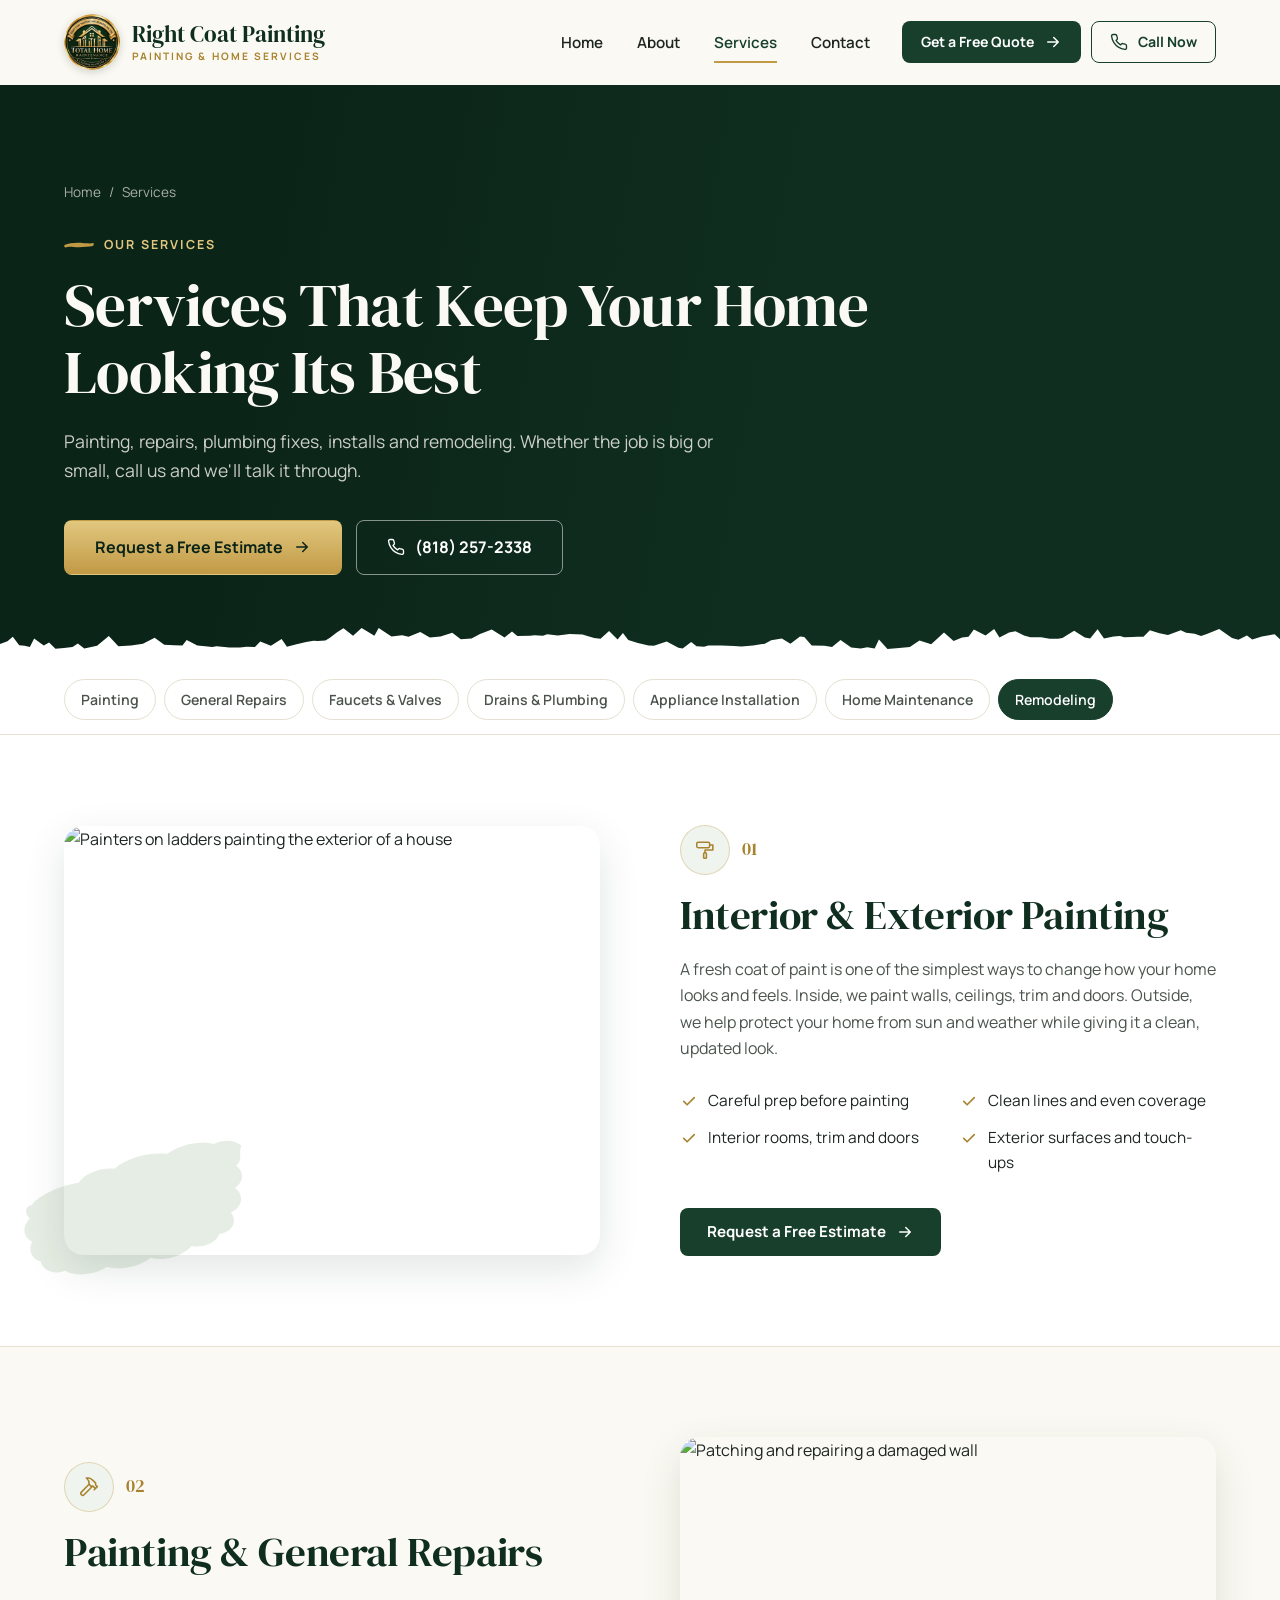
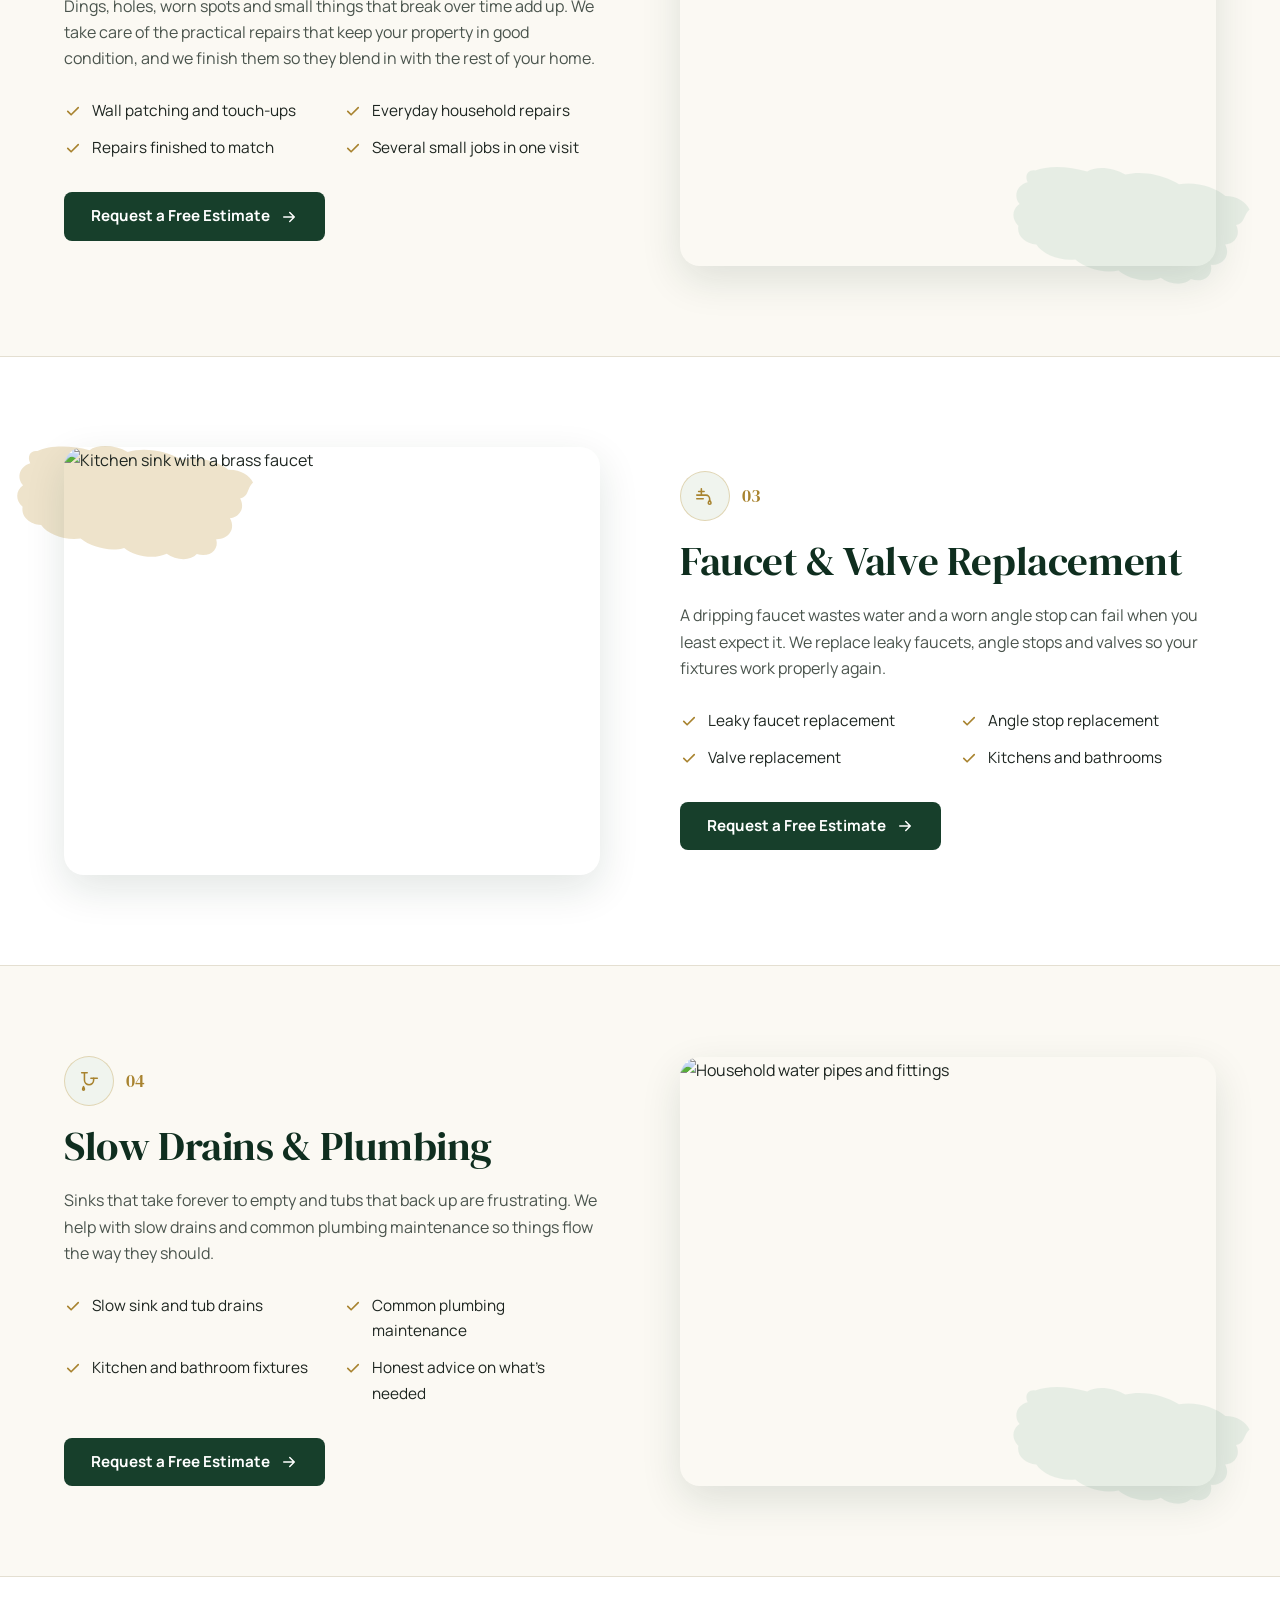
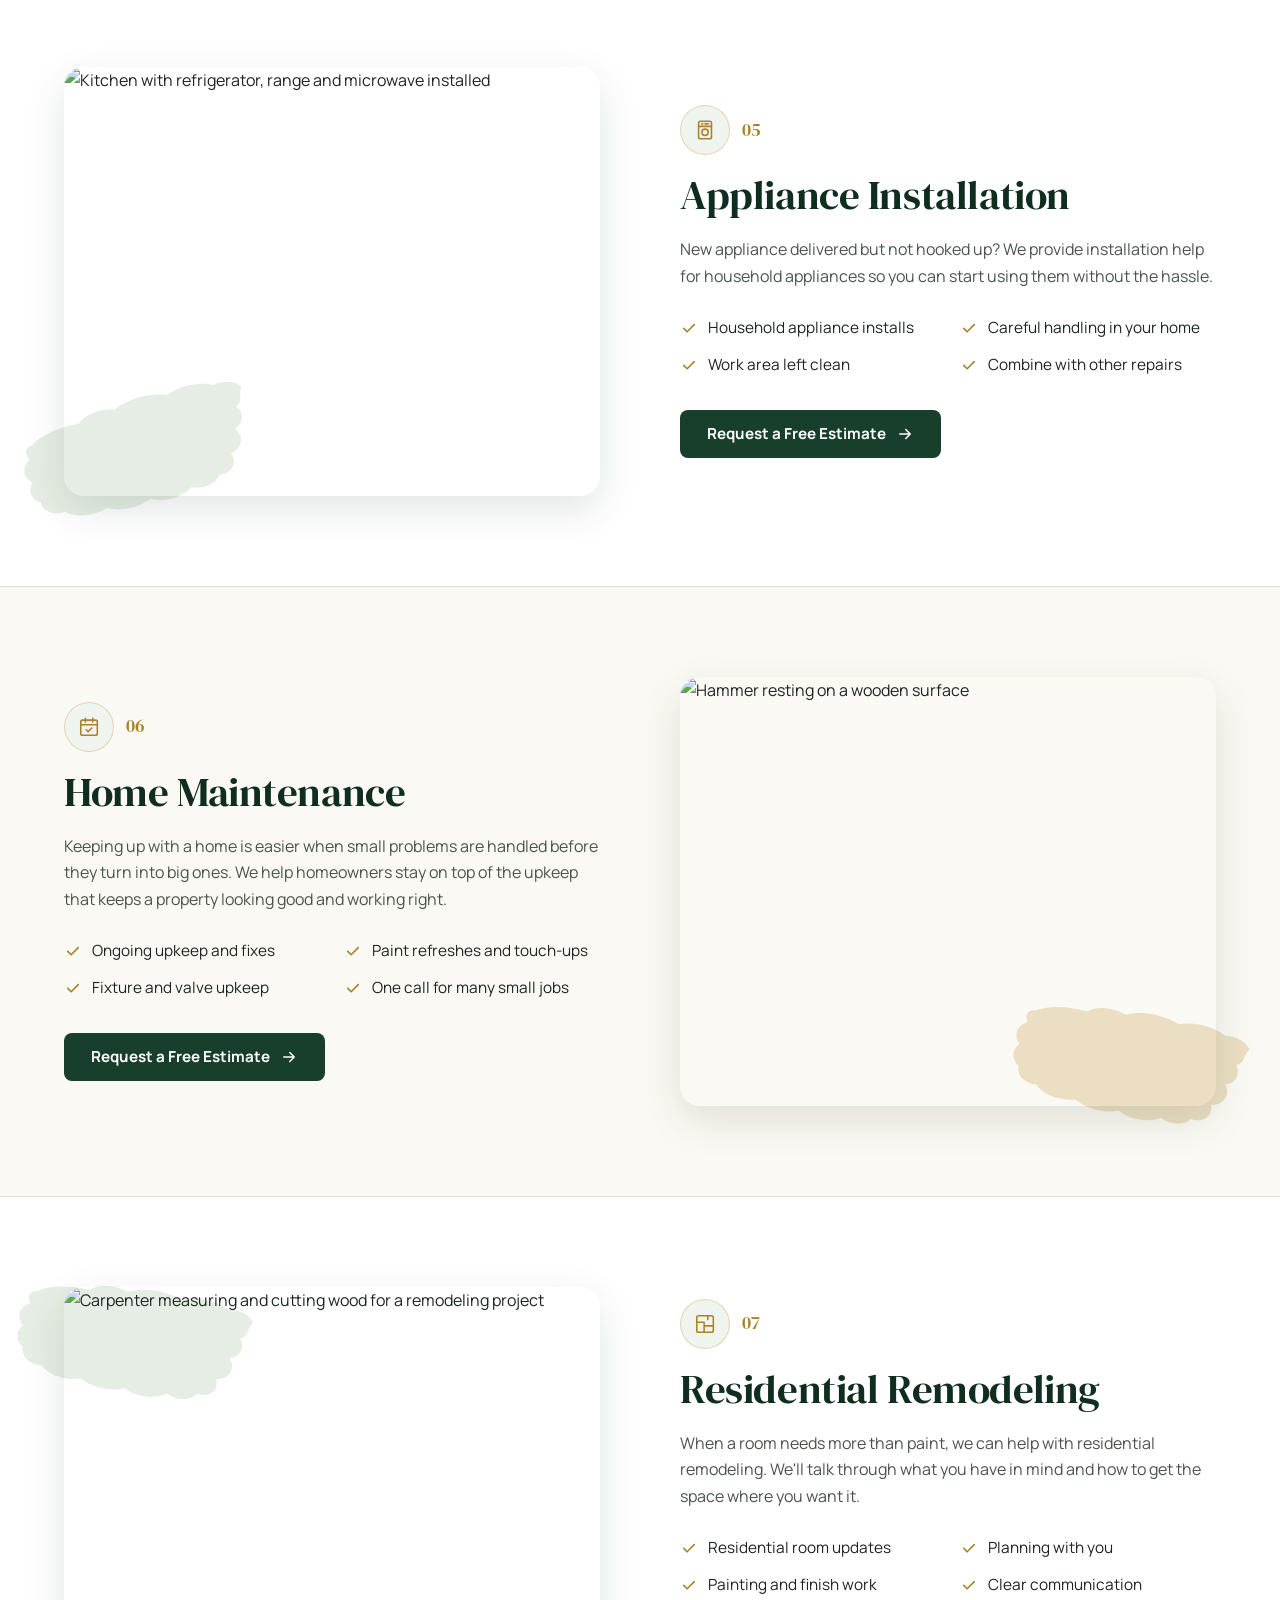
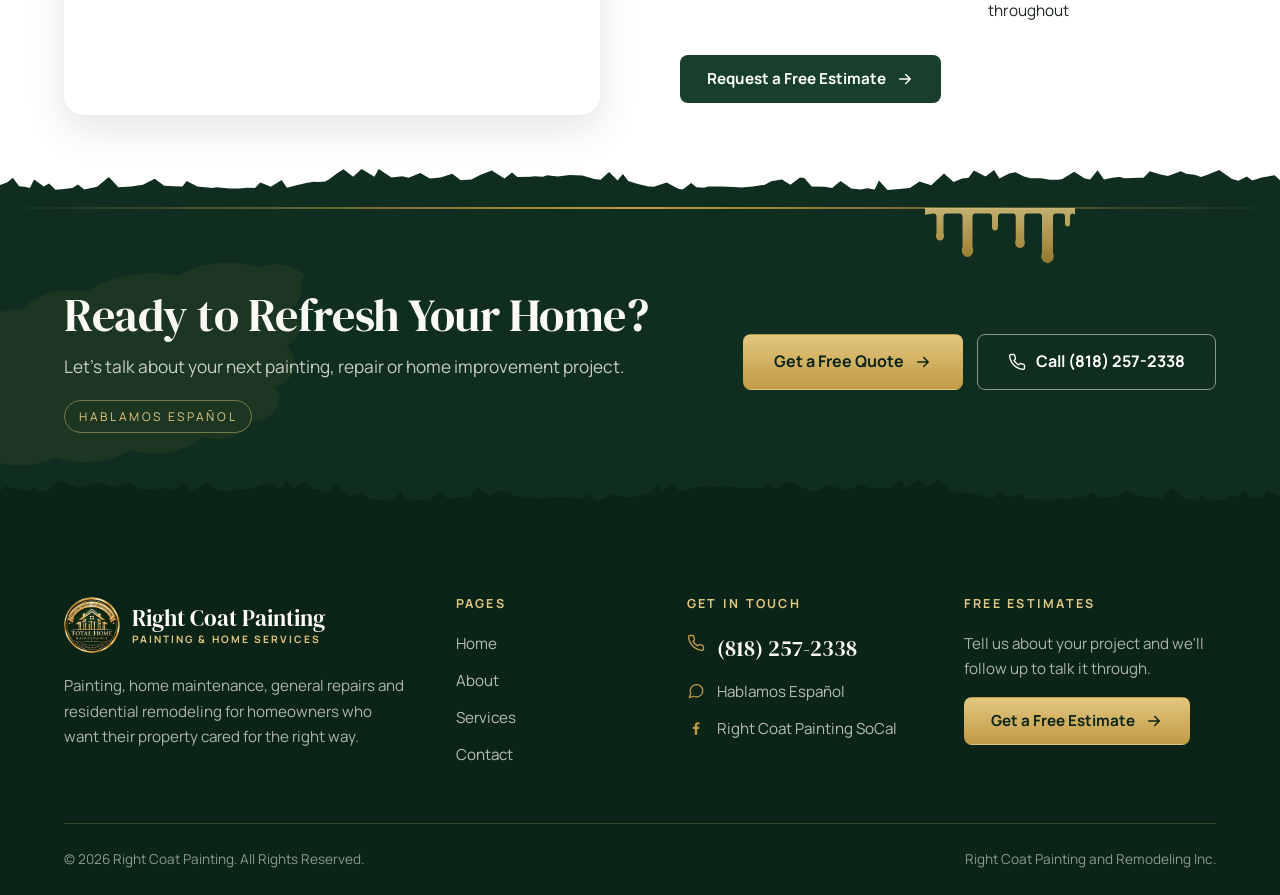
==== commit ecc73ea8: "Remove photo disclaimer notes from Home and Services pages Co-Authored-By: Claude Opus 5.5 <noreply@" ====
--- a/services.html
+++ b/services.html
@@ -251,12 +251,6 @@
     </div>
   </section>
 
-  <section class="section-sm bg-white">
-    <div class="container">
-      <p class="note" style="margin:0"><svg><use href="#i-info"/></svg><span>Photos on this page are representative stock images, not Right Coat Painting projects. Not sure whether your job fits? Call <a href="tel:+18182572338"><strong>(818) 257-2338</strong></a> and ask.</span></p>
-    </div>
-  </section>
-
 </main>
 
 <section class="cta-banner on-dark" aria-labelledby="cta-title">
